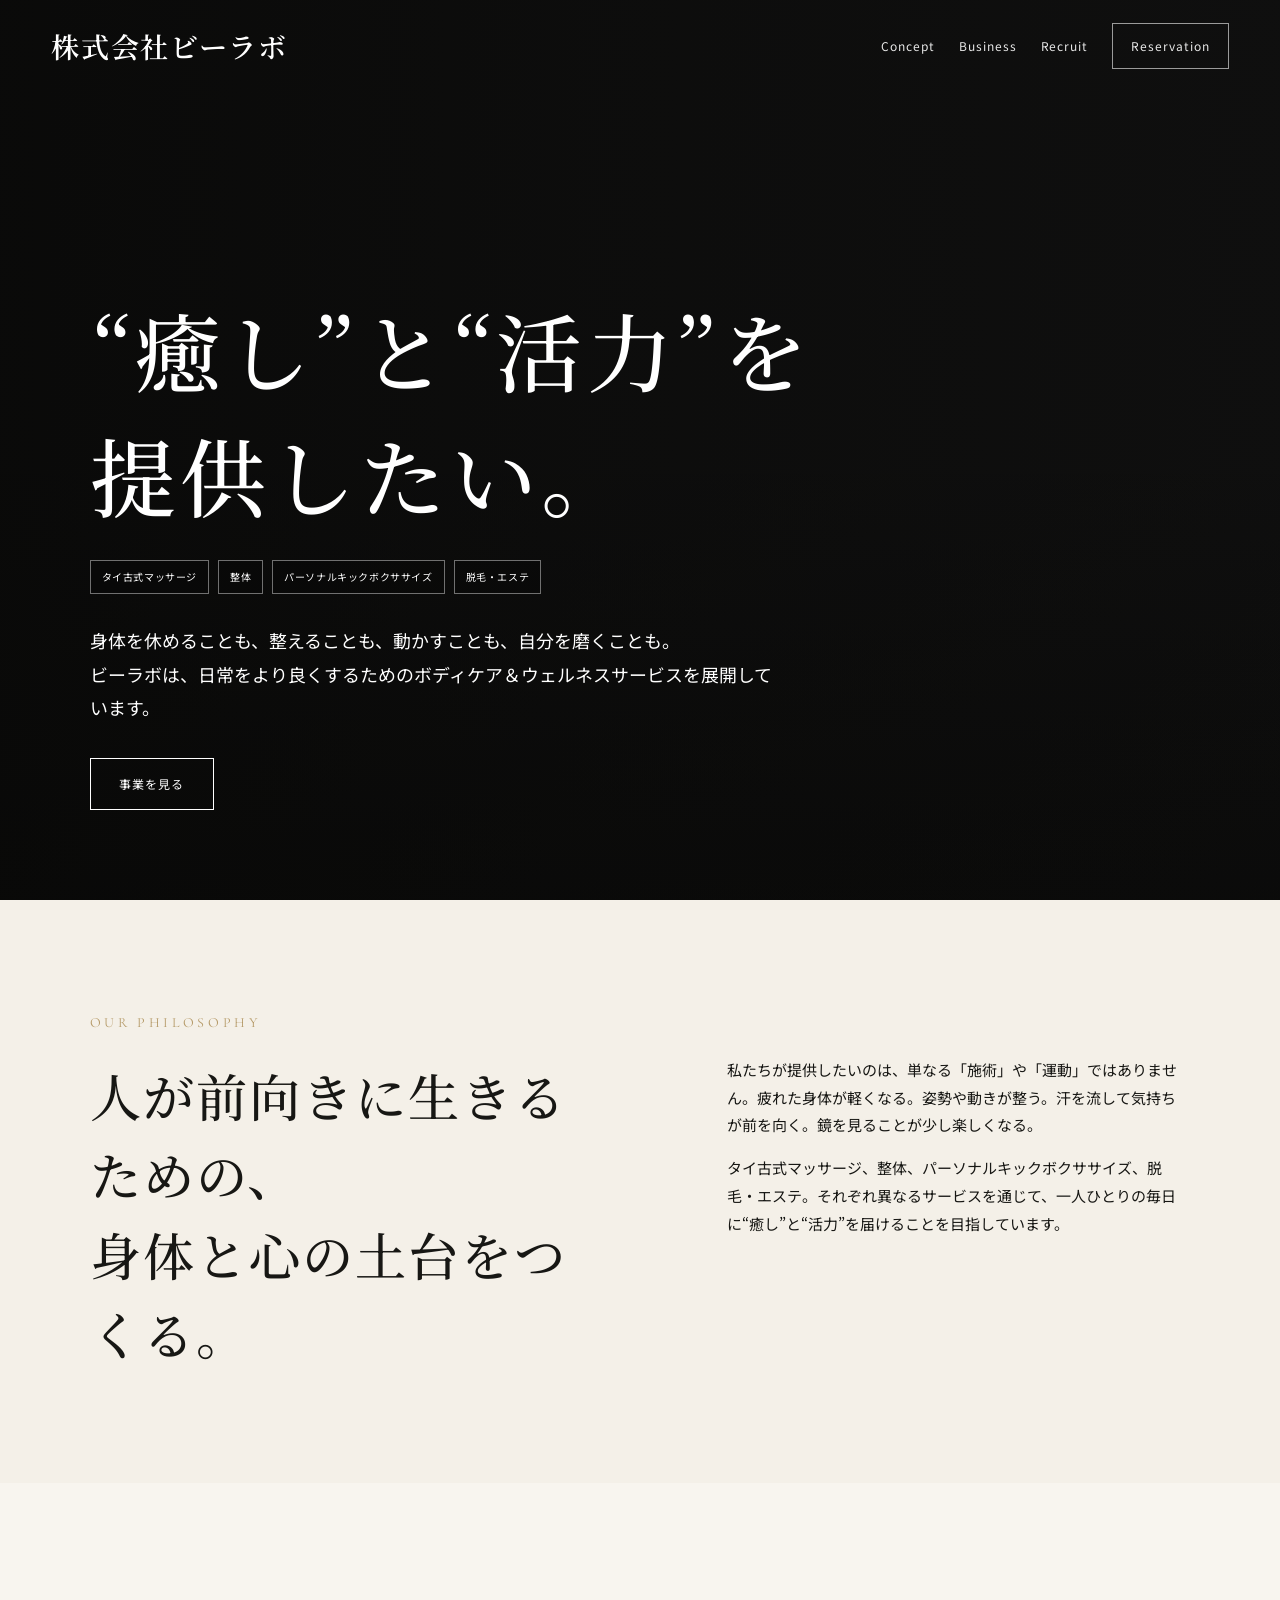
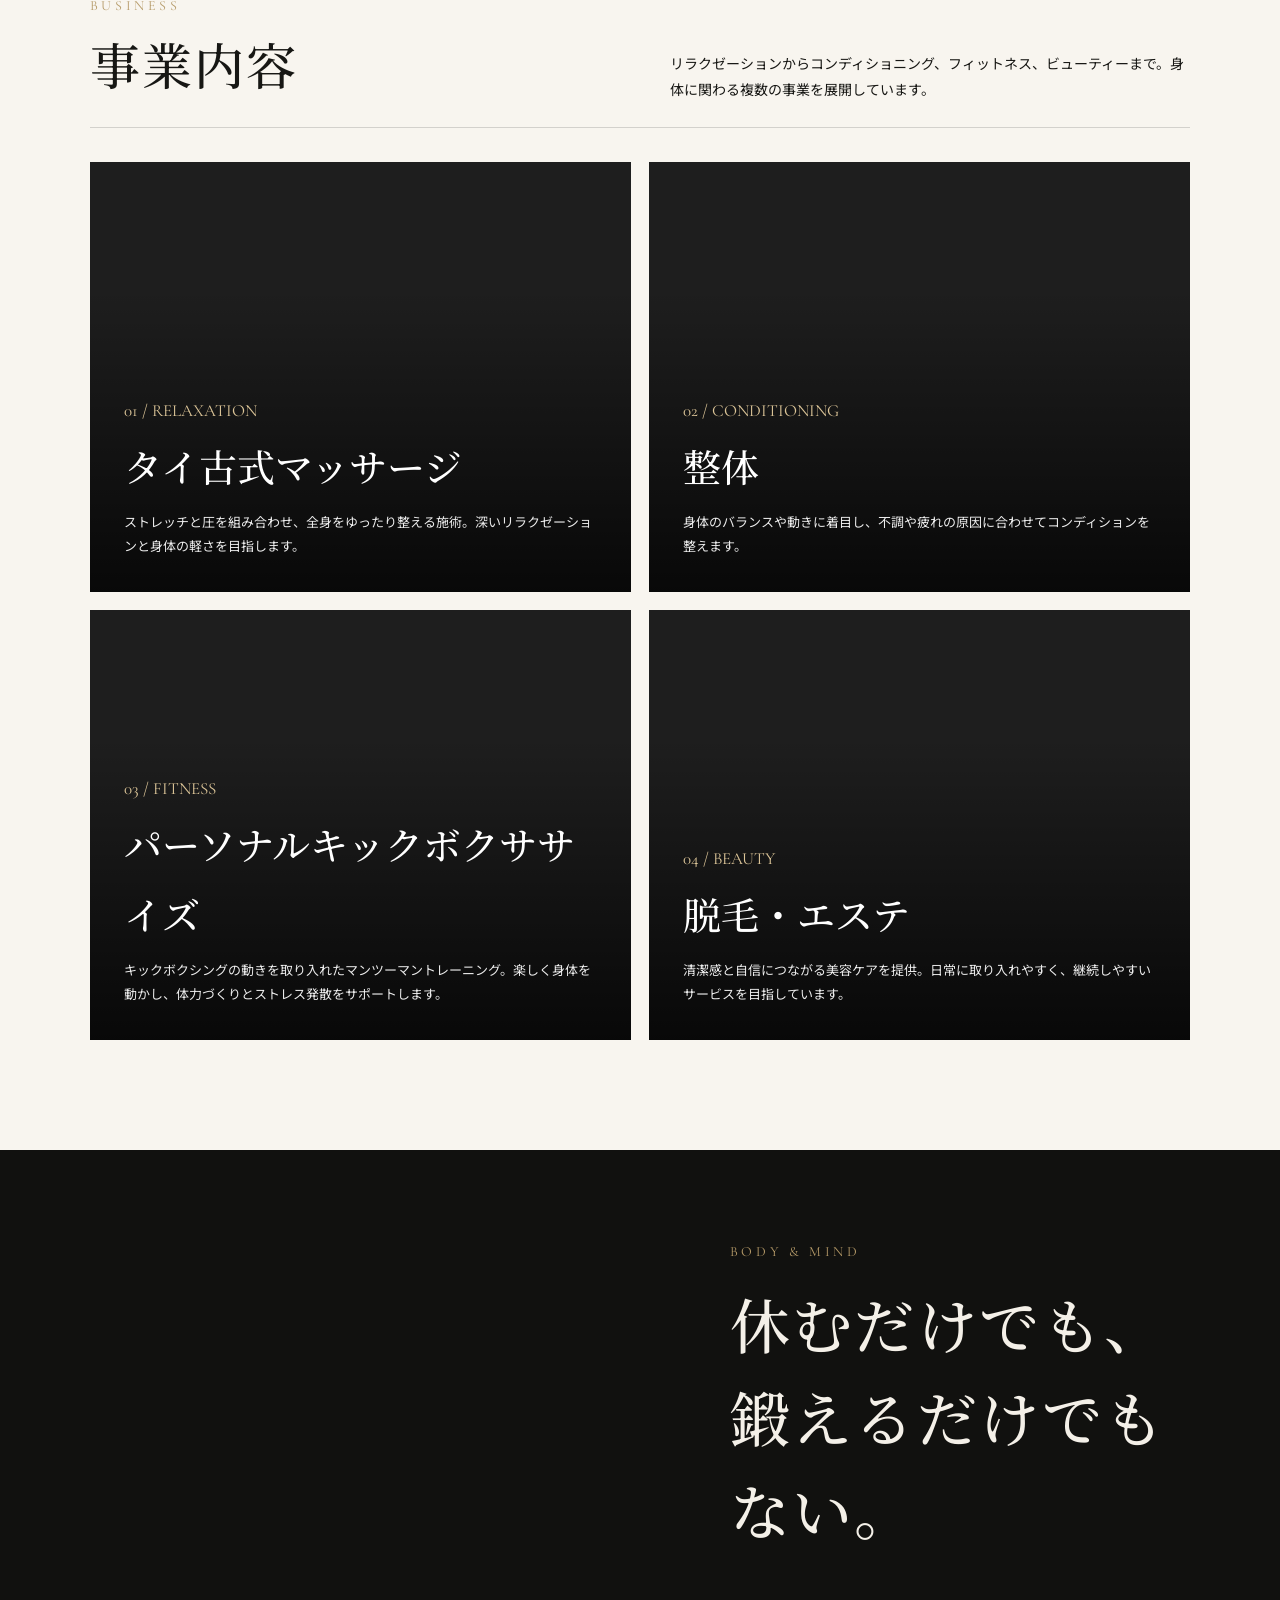
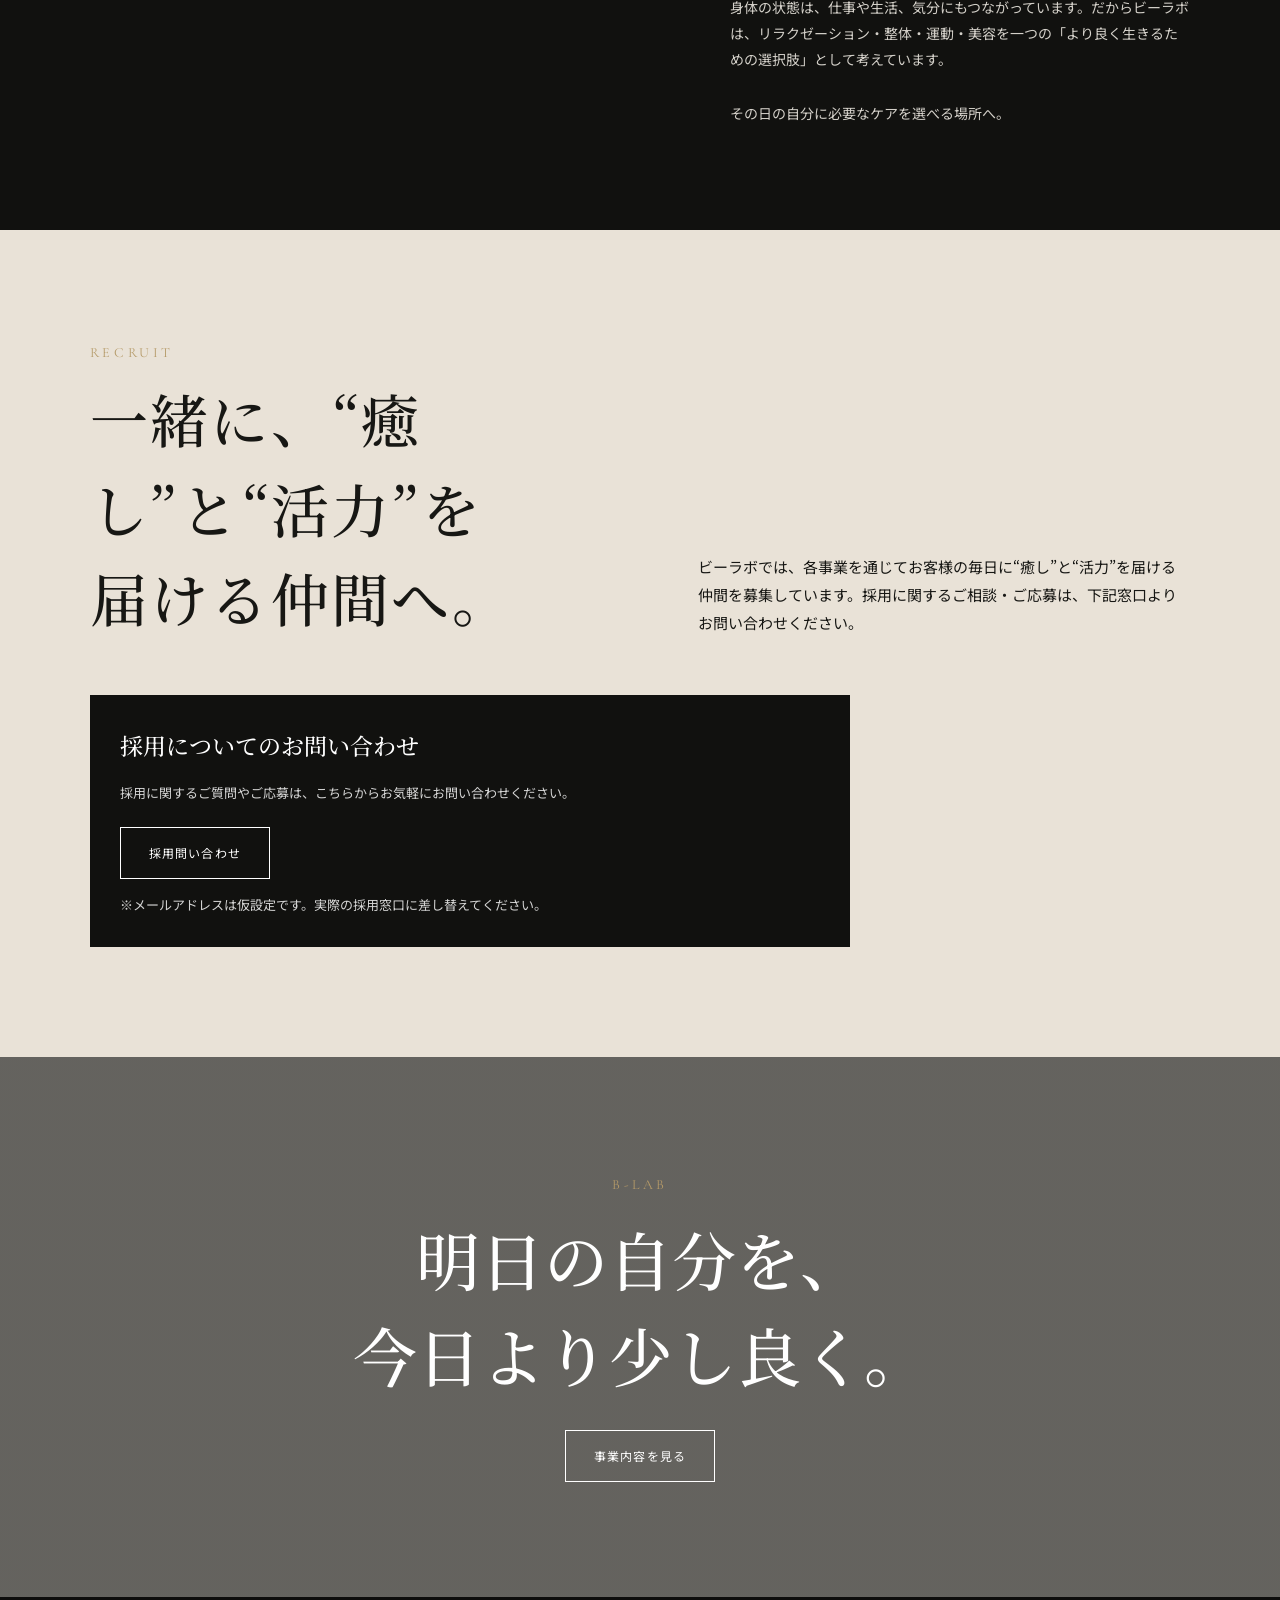
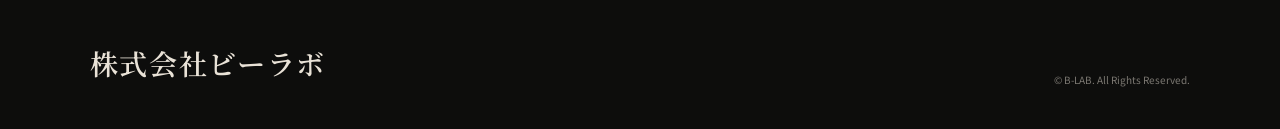
==== b-lab-corporate-external-images.html @ 4a635870 "Add files via upload" ====
<!doctype html>
<html lang="ja">
<head>
  <meta charset="utf-8" />
  <meta name="viewport" content="width=device-width, initial-scale=1" />
  <meta name="description" content="株式会社ビーラボ。タイ古式マッサージ、整体、パーソナルキックボクササイズ、脱毛・エステを通じて、“癒し”と“活力”を提供します。" />
  <title>株式会社ビーラボ | “癒し”と“活力”を提供したい。</title>
  <link rel="preconnect" href="https://fonts.googleapis.com">
  <link rel="preconnect" href="https://fonts.gstatic.com" crossorigin>
  <link href="https://fonts.googleapis.com/css2?family=Cormorant+Garamond:wght@500;600&family=Noto+Sans+JP:wght@400;500;600;700&family=Noto+Serif+JP:wght@400;500;600&display=swap" rel="stylesheet">
  <style>
    :root{
      --ink:#171714;
      --paper:#f4f0e8;
      --paper2:#e9e2d7;
      --gold:#b59a68;
      --line:rgba(23,23,20,.16);
      --dark:#11110f;
    }
    *{box-sizing:border-box}
    html{scroll-behavior:smooth}
    body{margin:0;background:var(--paper);color:var(--ink);font-family:"Noto Sans JP",sans-serif;line-height:1.85}
    a{color:inherit;text-decoration:none}
    img{max-width:100%;display:block}
    .serif{font-family:"Noto Serif JP",serif}

    .site-header{
      position:fixed;inset:0 0 auto;z-index:100;
      display:flex;align-items:center;justify-content:space-between;
      padding:20px 4vw;color:#fff;transition:.3s ease;
    }
    .site-header.scrolled{background:rgba(15,15,13,.92);backdrop-filter:blur(14px);border-bottom:1px solid rgba(255,255,255,.1)}
    .brand{font-family:"Noto Serif JP",serif;font-size:clamp(24px,2.2vw,34px);font-weight:600;letter-spacing:.06em;white-space:nowrap}
    .nav{display:flex;align-items:center;gap:24px;font-size:12px;letter-spacing:.08em}
    .nav a{opacity:.9}
    .nav-cta{border:1px solid rgba(255,255,255,.65);padding:11px 18px}
    .menu-toggle{display:none;background:none;border:0;color:#fff;font-size:12px;letter-spacing:.14em}

    .hero{min-height:100svh;position:relative;color:#fff;overflow:hidden;display:flex;align-items:flex-end;background:#111}
    .hero-grid{position:absolute;inset:0;display:grid;grid-template-columns:1.15fr .85fr;grid-template-rows:1fr 1fr}
    .hero-grid div{background-position:center;background-size:cover;filter:saturate(.78) contrast(1.05)}
    .hero-a{grid-row:1/3;background-image:url("https://images.unsplash.com/photo-1540555700478-4be289fbecef?auto=format&fit=crop&w=1800&q=90")}
    .hero-b{background-image:url("https://images.unsplash.com/photo-1549719386-74dfcbf7dbed?auto=format&fit=crop&w=1200&q=88")}
    .hero-c{background-image:url("https://images.unsplash.com/photo-1570172619644-dfd03ed5d881?auto=format&fit=crop&w=1200&q=88")}
    .hero-overlay{position:absolute;inset:0;background:linear-gradient(90deg,rgba(8,8,7,.8) 0%,rgba(8,8,7,.48) 46%,rgba(8,8,7,.23) 100%),linear-gradient(0deg,rgba(8,8,7,.58),transparent 50%)}
    .hero-content{position:relative;z-index:3;padding:0 7vw 10vh;max-width:980px}
    .hero h1{font-family:"Noto Serif JP",serif;font-size:clamp(40px,6.7vw,86px);font-weight:500;line-height:1.45;letter-spacing:.05em;margin:0 0 24px}
    .hero-copy{max-width:690px;font-size:clamp(14px,1.4vw,18px);margin:0 0 34px}
    .service-tags{display:flex;gap:9px;flex-wrap:wrap;margin-bottom:30px}
    .service-tags span{border:1px solid rgba(255,255,255,.42);padding:7px 11px;font-size:10px;letter-spacing:.06em;background:rgba(0,0,0,.16)}
    .btn{display:inline-flex;align-items:center;justify-content:center;padding:14px 28px;border:1px solid;letter-spacing:.1em;font-size:12px;transition:.25s}
    .btn-light{border-color:#fff;color:#fff}.btn-light:hover{background:#fff;color:#111}
    .btn-dark{border-color:var(--ink)}.btn-dark:hover{background:var(--ink);color:#fff}

    .section{padding:110px 7vw}
    .kicker{font-family:"Cormorant Garamond",serif;color:var(--gold);font-size:14px;letter-spacing:.26em}
    .section h2,.split h2,.recruit h2{font-family:"Noto Serif JP",serif;font-weight:500;letter-spacing:.04em;line-height:1.55}
    .lead-grid{display:grid;grid-template-columns:1.1fr 1fr;gap:10vw;align-items:start;margin-top:20px}
    .lead-grid h2{font-size:clamp(30px,4vw,52px);margin:0}
    .lead-grid p{margin-top:0;font-size:15px}

    .business{background:#f8f5ef}
    .section-heading{display:flex;align-items:end;justify-content:space-between;gap:40px;border-bottom:1px solid var(--line);padding-bottom:24px;margin-bottom:34px}
    .section-heading h2{font-size:clamp(32px,4vw,50px);margin:6px 0 0}
    .section-heading p{max-width:520px;margin:0;font-size:14px}
    .business-grid{display:grid;grid-template-columns:repeat(2,1fr);gap:18px}
    .business-card{min-height:430px;position:relative;overflow:hidden;color:#fff;padding:34px;display:flex;align-items:flex-end;background:#222}
    .business-card::before{content:"";position:absolute;inset:0;background-position:center;background-size:cover;transition:transform .5s ease}
    .business-card:hover::before{transform:scale(1.035)}
    .business-card::after{content:"";position:absolute;inset:0;background:linear-gradient(0deg,rgba(0,0,0,.76),rgba(0,0,0,.12) 70%)}
    .business-card:nth-child(1)::before{background-image:url("https://images.unsplash.com/photo-1540555700478-4be289fbecef?auto=format&fit=crop&w=1400&q=88")}
    .business-card:nth-child(2)::before{background-image:url("https://images.unsplash.com/photo-1573496359142-b8d87734a5a2?auto=format&fit=crop&w=1400&q=88")}
    .business-card:nth-child(3)::before{background-image:url("https://images.unsplash.com/photo-1549719386-74dfcbf7dbed?auto=format&fit=crop&w=1400&q=88")}
    .business-card:nth-child(4)::before{background-image:url("https://images.unsplash.com/photo-1570172619644-dfd03ed5d881?auto=format&fit=crop&w=1400&q=88")}
    .business-card .inner{position:relative;z-index:2}
    .business-no{font-family:"Cormorant Garamond",serif;color:#dcc598;font-size:17px}
    .business-card h3{font-family:"Noto Serif JP",serif;font-size:clamp(25px,3vw,38px);margin:5px 0 8px;font-weight:500}
    .business-card p{margin:0;max-width:540px;font-size:13px;opacity:.92}

    .split{display:grid;grid-template-columns:1fr 1fr;min-height:680px;background:var(--dark);color:#f4f0e8}
    .split-image{background:url("https://images.unsplash.com/photo-1517836357463-d25dfeac3438?auto=format&fit=crop&w=1400&q=88") center/cover no-repeat}
    .split-copy{padding:80px 7vw;display:flex;flex-direction:column;justify-content:center}
    .split h2{font-size:clamp(34px,5vw,60px);margin:12px 0 25px}
    .split p{font-size:14px;opacity:.86;max-width:600px}

    .recruit{padding:110px 7vw;background:var(--paper2)}
    .recruit-top{display:grid;grid-template-columns:1fr 1fr;gap:9vw;margin-bottom:44px}
    .recruit h2{font-size:clamp(34px,4.7vw,58px);margin:8px 0}
    .recruit-intro{align-self:end;font-size:15px}
    .jobs{display:grid;grid-template-columns:repeat(4,1fr);gap:1px;background:var(--line)}
    .job{background:var(--paper2);padding:30px 24px;min-height:220px}
    .job span{font-family:"Cormorant Garamond",serif;color:var(--gold);font-size:16px}
    .job h3{font-family:"Noto Serif JP",serif;font-size:20px;margin:13px 0 10px;font-weight:500}
    .job p{font-size:12px;margin:0}
    .recruit-info{margin-top:34px;display:block;max-width:760px}
    .recruit-points{display:grid;grid-template-columns:repeat(2,1fr);gap:12px}
    .point{border:1px solid var(--line);padding:18px}
    .point strong{display:block;font-size:14px;margin-bottom:4px}.point small{font-size:11px;opacity:.66}
    .recruit-note{font-size:12px;opacity:.68;margin-top:14px}
    .contact-box{background:var(--dark);color:#fff;padding:30px}
    .contact-box h3{font-family:"Noto Serif JP",serif;font-weight:500;font-size:23px;margin:0 0 13px}
    .contact-box p{font-size:13px;opacity:.82;margin-bottom:22px}

    .closing{min-height:60vh;background:linear-gradient(rgba(12,12,10,.62),rgba(12,12,10,.62)),url("https://images.unsplash.com/photo-1515377905703-c4788e51af15?auto=format&fit=crop&w=2000&q=88") center/cover no-repeat;color:#fff;display:grid;place-items:center;text-align:center;padding:70px 24px}
    .closing h2{font-family:"Noto Serif JP",serif;font-weight:500;font-size:clamp(34px,5vw,64px);line-height:1.5;margin:12px 0 28px}
    footer{background:#0d0d0c;color:#e9e2d7;padding:40px 7vw;display:flex;justify-content:space-between;align-items:end}
    footer p{font-size:10px;opacity:.5;margin:0}

    @media(max-width:900px){
      .site-header{padding:16px 20px}
      .brand{font-size:26px}
      .menu-toggle{display:block}
      .nav{display:none;position:absolute;top:100%;left:0;right:0;flex-direction:column;align-items:stretch;gap:0;background:rgba(15,15,13,.97);padding:8px 20px 20px}
      .nav.open{display:flex}.nav a{padding:14px 0;border-bottom:1px solid rgba(255,255,255,.1)}.nav-cta{border:0}
      .hero-grid{grid-template-columns:1fr 1fr;grid-template-rows:55% 45%}
      .hero-a{grid-column:1/3;grid-row:1}.hero-b{grid-column:1;grid-row:2}.hero-c{grid-column:2;grid-row:2}
      .hero-overlay{background:linear-gradient(0deg,rgba(8,8,7,.76),rgba(8,8,7,.25)),linear-gradient(90deg,rgba(8,8,7,.35),transparent)}
      .hero-content{padding:0 24px 8vh}.hero h1{font-size:clamp(40px,12vw,58px)}
      .section{padding:78px 24px}.lead-grid,.access-grid,.split,.recruit-top,.recruit-info{grid-template-columns:1fr}
      .lead-grid{gap:24px}.section-heading{display:block}.section-heading p{margin-top:14px}
      .business-grid{grid-template-columns:1fr}.business-card{min-height:370px}
      .split-image{min-height:48vh}.split-copy{padding:62px 24px}
      .jobs{grid-template-columns:1fr 1fr}.recruit{padding:78px 24px}.recruit-top{gap:18px}
      footer{display:block}footer p{margin-top:20px}
    }
    @media(max-width:560px){
      .jobs,.recruit-points{grid-template-columns:1fr}
      .job{min-height:auto}
      .service-tags span{font-size:9px}
      .hero-copy br{display:none}
    }
  </style>
</head>
<body>
<header class="site-header">
  <a class="brand" href="#top">株式会社ビーラボ</a>
  <button class="menu-toggle" aria-label="メニューを開く" aria-expanded="false">MENU</button>
  <nav class="nav">
    <a href="#concept">Concept</a>
    <a href="#business">Business</a>
    <a href="#recruit">Recruit</a>
    <a class="nav-cta" href="https://beauty.hotpepper.jp/kr/slnH000406644/" target="_blank" rel="noopener">Reservation</a>
  </nav>
</header>

<main id="top">
  <section class="hero">
    <div class="hero-grid" aria-hidden="true"><div class="hero-a"></div><div class="hero-b"></div><div class="hero-c"></div></div>
    <div class="hero-overlay"></div>
    <div class="hero-content">
      <h1>“癒し”と“活力”を<br>提供したい。</h1>
      <div class="service-tags">
        <span>タイ古式マッサージ</span><span>整体</span><span>パーソナルキックボクササイズ</span><span>脱毛・エステ</span>
      </div>
      <p class="hero-copy">身体を休めることも、整えることも、動かすことも、自分を磨くことも。<br>ビーラボは、日常をより良くするためのボディケア＆ウェルネスサービスを展開しています。</p>
      <a class="btn btn-light" href="#business">事業を見る</a>
    </div>
  </section>

  <section class="section" id="concept">
    <div class="kicker">OUR PHILOSOPHY</div>
    <div class="lead-grid">
      <h2>人が前向きに生きるための、<br>身体と心の土台をつくる。</h2>
      <div>
        <p>私たちが提供したいのは、単なる「施術」や「運動」ではありません。疲れた身体が軽くなる。姿勢や動きが整う。汗を流して気持ちが前を向く。鏡を見ることが少し楽しくなる。</p>
        <p>タイ古式マッサージ、整体、パーソナルキックボクササイズ、脱毛・エステ。それぞれ異なるサービスを通じて、一人ひとりの毎日に“癒し”と“活力”を届けることを目指しています。</p>
      </div>
    </div>
  </section>

  <section class="section business" id="business">
    <div class="section-heading">
      <div><div class="kicker">BUSINESS</div><h2>事業内容</h2></div>
      <p>リラクゼーションからコンディショニング、フィットネス、ビューティーまで。身体に関わる複数の事業を展開しています。</p>
    </div>
    <div class="business-grid">
      <article class="business-card"><div class="inner"><span class="business-no">01 / RELAXATION</span><h3>タイ古式マッサージ</h3><p>ストレッチと圧を組み合わせ、全身をゆったり整える施術。深いリラクゼーションと身体の軽さを目指します。</p></div></article>
      <article class="business-card"><div class="inner"><span class="business-no">02 / CONDITIONING</span><h3>整体</h3><p>身体のバランスや動きに着目し、不調や疲れの原因に合わせてコンディションを整えます。</p></div></article>
      <article class="business-card"><div class="inner"><span class="business-no">03 / FITNESS</span><h3>パーソナルキックボクササイズ</h3><p>キックボクシングの動きを取り入れたマンツーマントレーニング。楽しく身体を動かし、体力づくりとストレス発散をサポートします。</p></div></article>
      <article class="business-card"><div class="inner"><span class="business-no">04 / BEAUTY</span><h3>脱毛・エステ</h3><p>清潔感と自信につながる美容ケアを提供。日常に取り入れやすく、継続しやすいサービスを目指しています。</p></div></article>
    </div>
  </section>

  <section class="split">
    <div class="split-image"></div>
    <div class="split-copy">
      <div class="kicker">BODY & MIND</div>
      <h2>休むだけでも、<br>鍛えるだけでもない。</h2>
      <p>身体の状態は、仕事や生活、気分にもつながっています。だからビーラボは、リラクゼーション・整体・運動・美容を一つの「より良く生きるための選択肢」として考えています。</p>
      <p>その日の自分に必要なケアを選べる場所へ。</p>
    </div>
  </section>

  <section class="recruit" id="recruit">
    <div class="recruit-top">
      <div><div class="kicker">RECRUIT</div><h2>一緒に、“癒し”と“活力”を<br>届ける仲間へ。</h2></div>
      <p class="recruit-intro">ビーラボでは、各事業を通じてお客様の毎日に“癒し”と“活力”を届ける仲間を募集しています。採用に関するご相談・ご応募は、下記窓口よりお問い合わせください。</p>
    </div>
<div class="recruit-info">
      <aside class="contact-box">
        <h3>採用についてのお問い合わせ</h3>
        <p>採用に関するご質問やご応募は、こちらからお気軽にお問い合わせください。</p>
        <a class="btn btn-light" href="mailto:recruit@example.com">採用問い合わせ</a>
        <p class="recruit-note" style="color:#fff;margin-bottom:0">※メールアドレスは仮設定です。実際の採用窓口に差し替えてください。</p>
      </aside>
    </div>
  </section>
  <section class="closing">
    <div>
      <div class="kicker">B-LAB</div>
      <h2>明日の自分を、<br>今日より少し良く。</h2>
      <a class="btn btn-light" href="#business">事業内容を見る</a>
    </div>
  </section>
</main>

<footer>
  <div class="brand">株式会社ビーラボ</div>
  <p>© B-LAB. All Rights Reserved.</p>
</footer>

<script>
  const header = document.querySelector('.site-header');
  const toggle = document.querySelector('.menu-toggle');
  const nav = document.querySelector('.nav');
  window.addEventListener('scroll',()=>header.classList.toggle('scrolled',window.scrollY>20));
  toggle.addEventListener('click',()=>{
    const open=nav.classList.toggle('open');
    toggle.setAttribute('aria-expanded',String(open));
  });
  document.querySelectorAll('.nav a').forEach(a=>a.addEventListener('click',()=>{nav.classList.remove('open');toggle.setAttribute('aria-expanded','false')}));
</script>
</body>
</html>
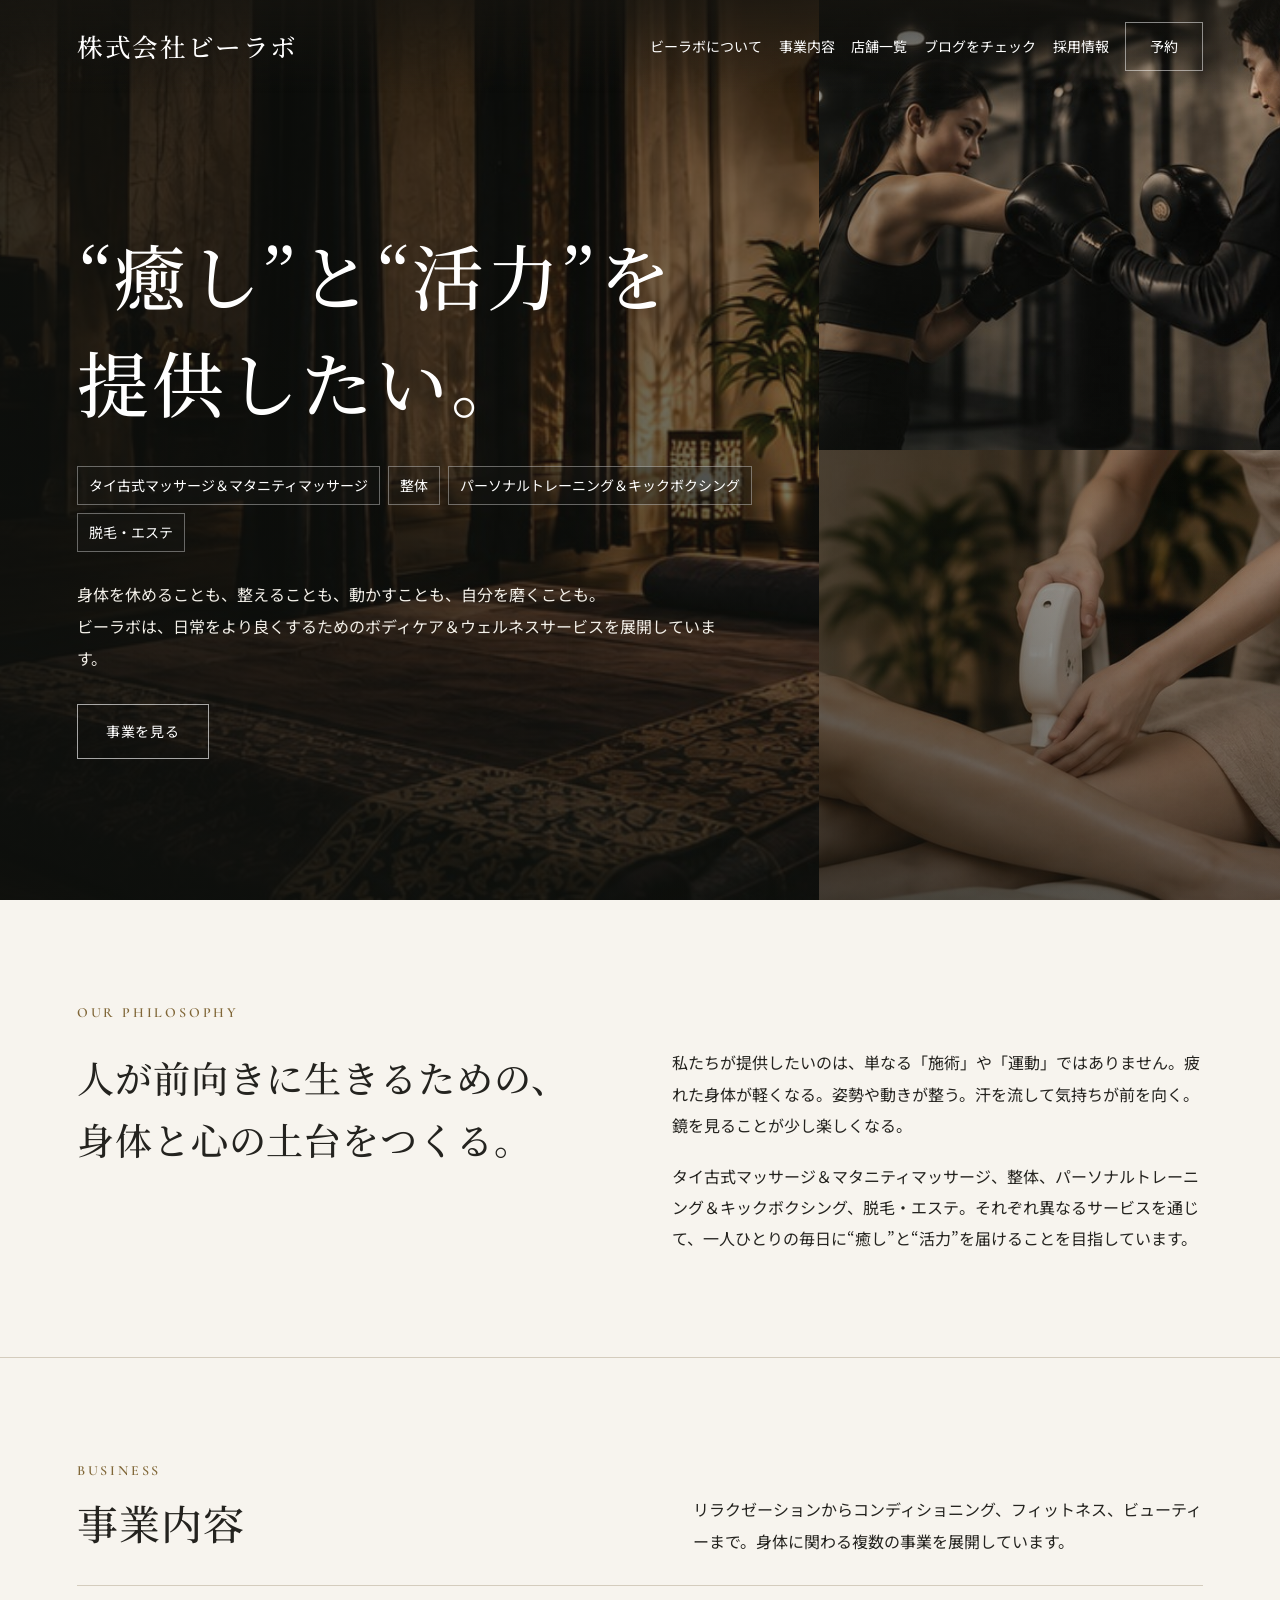
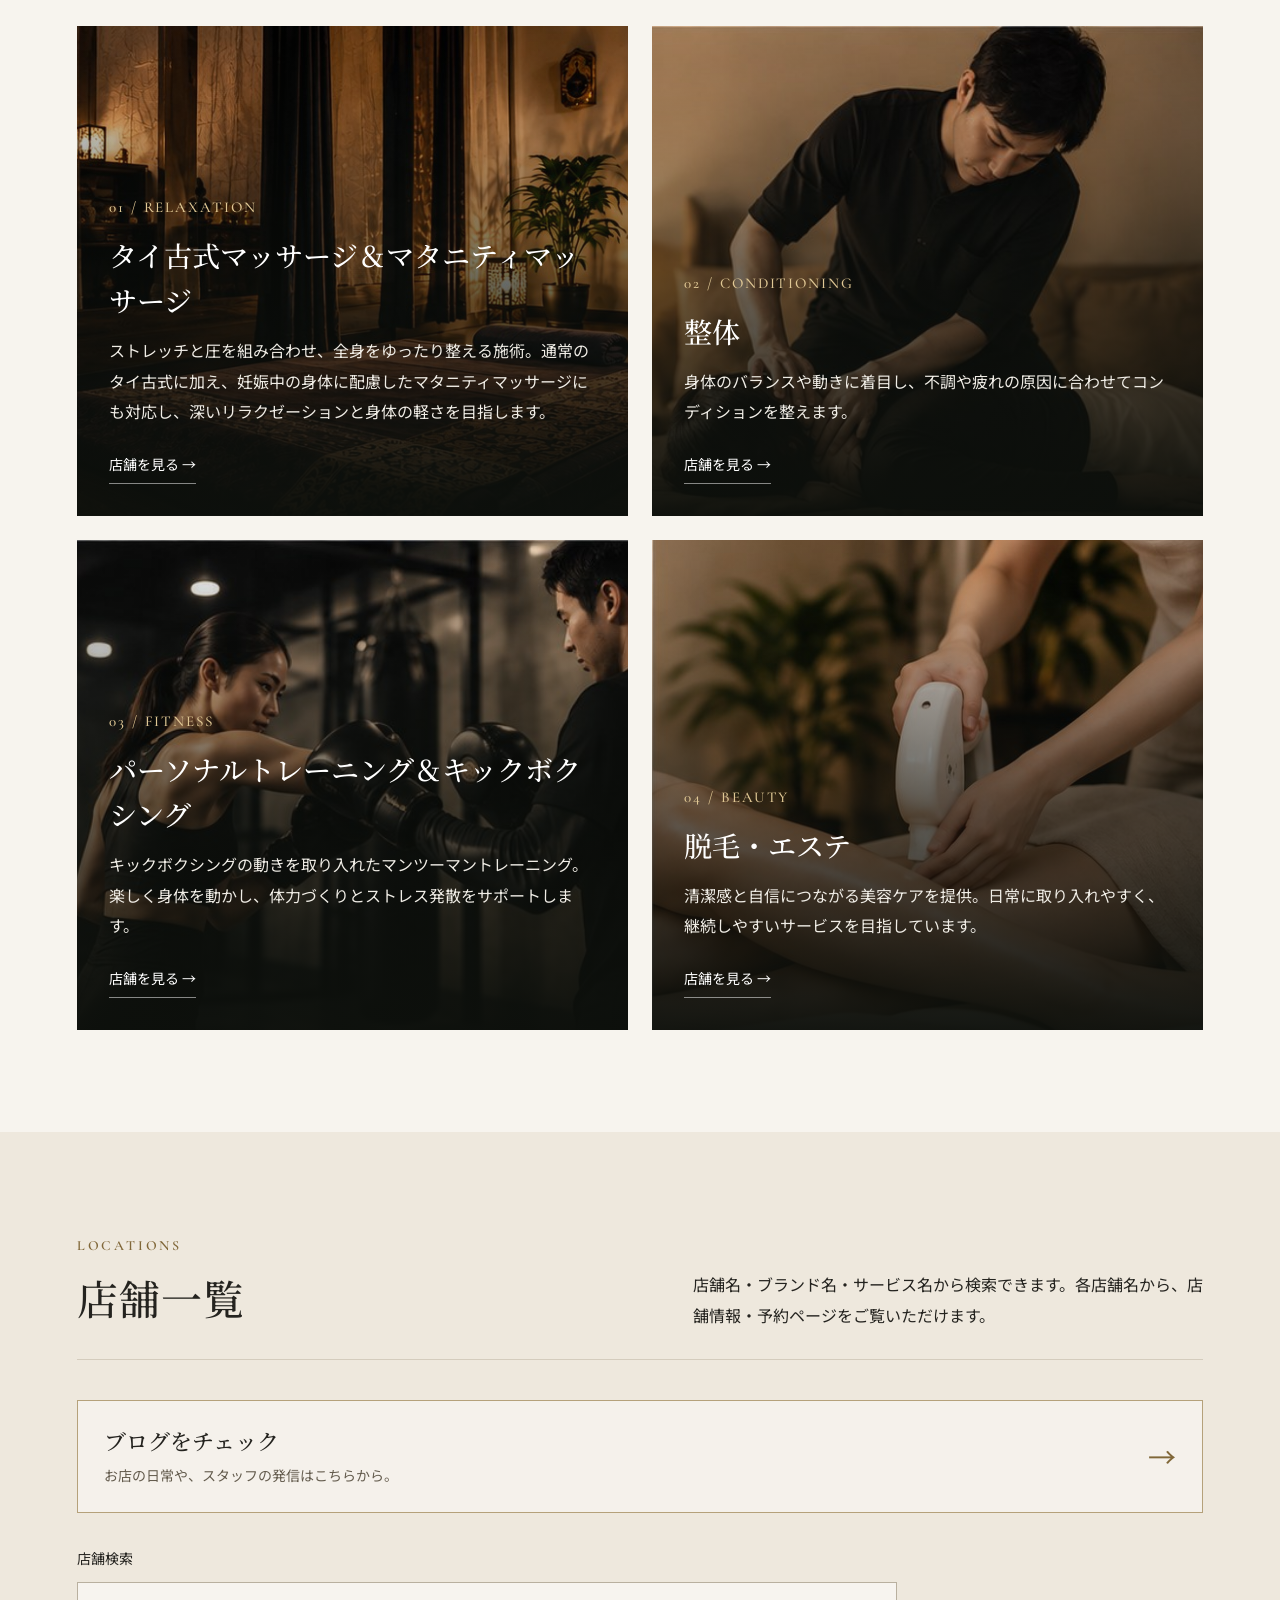
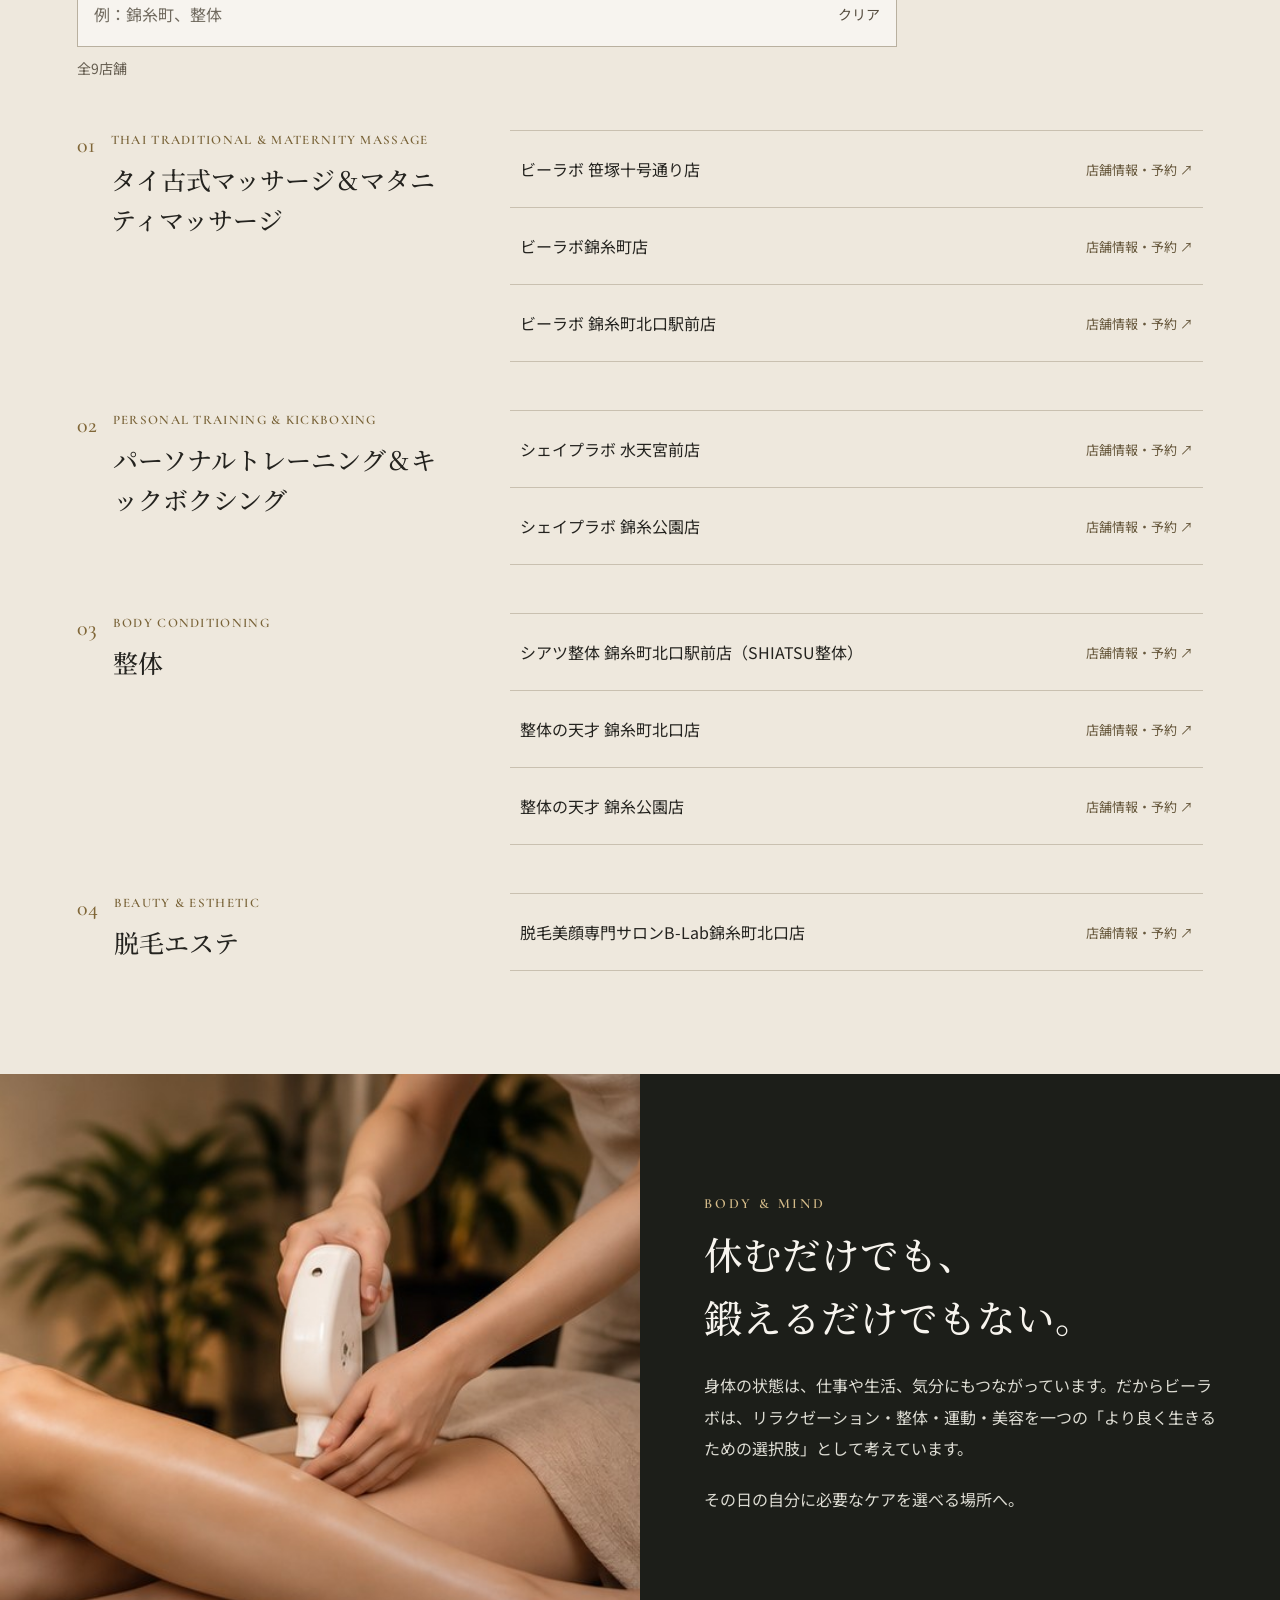
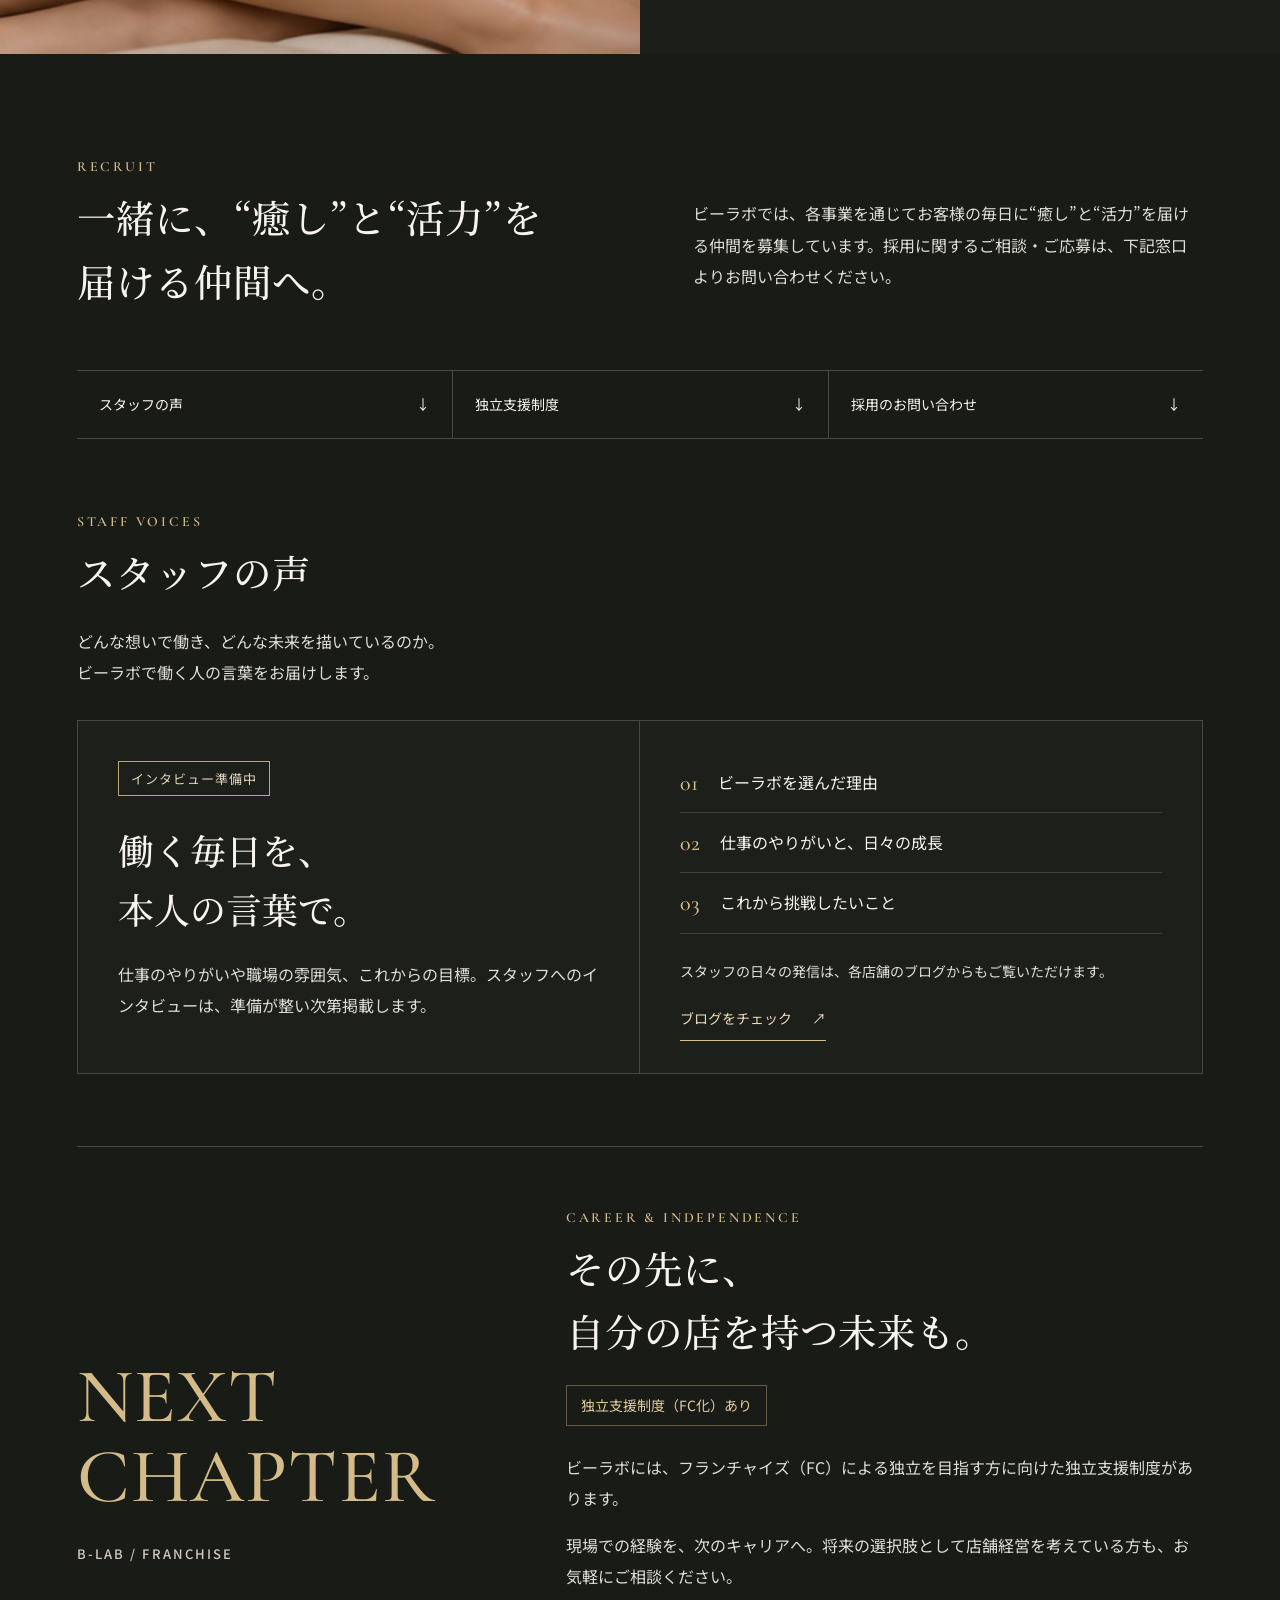
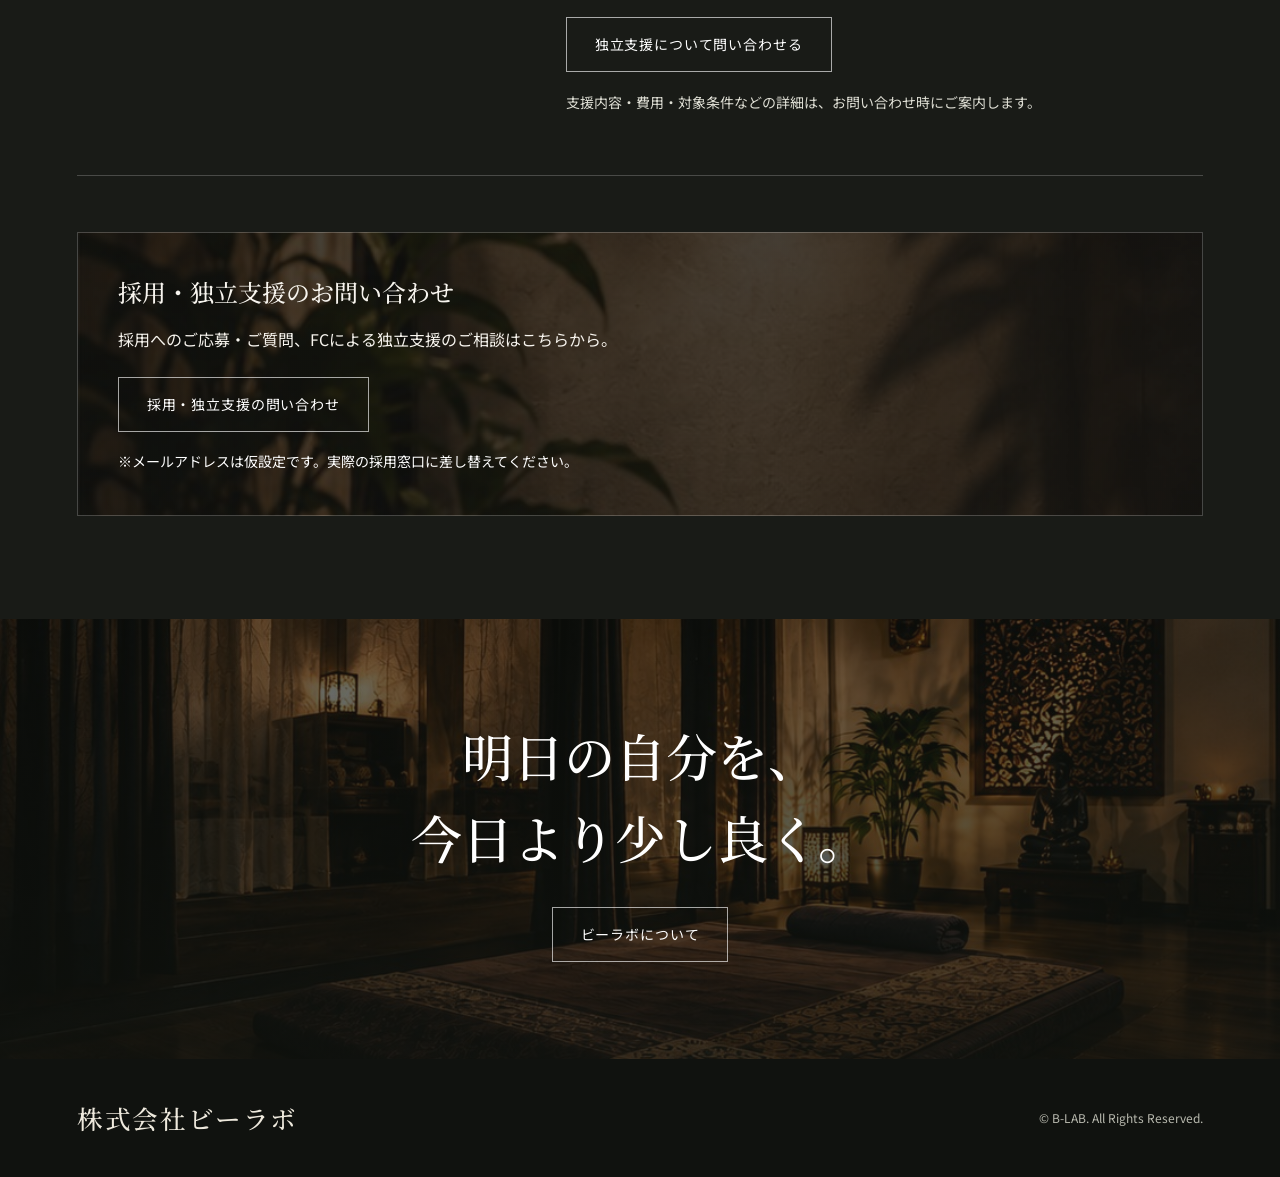
==== commit 1daf40a0: "Publish supplied B-LAB homepage and store blogs page" ====
--- a/b-lab-corporate-external-images.html
+++ b/b-lab-corporate-external-images.html
@@ -3,143 +3,56 @@
 <head>
   <meta charset="utf-8" />
   <meta name="viewport" content="width=device-width, initial-scale=1" />
-  <meta name="description" content="株式会社ビーラボ。タイ古式マッサージ、整体、パーソナルキックボクササイズ、脱毛・エステを通じて、“癒し”と“活力”を提供します。" />
+  <meta name="description" content="株式会社ビーラボ。タイ古式マッサージ＆マタニティマッサージ、整体、パーソナルトレーニング＆キックボクシング、脱毛・エステを通じて、“癒し”と“活力”を提供します。" />
   <title>株式会社ビーラボ | “癒し”と“活力”を提供したい。</title>
   <link rel="preconnect" href="https://fonts.googleapis.com">
   <link rel="preconnect" href="https://fonts.gstatic.com" crossorigin>
   <link href="https://fonts.googleapis.com/css2?family=Cormorant+Garamond:wght@500;600&family=Noto+Sans+JP:wght@400;500;600;700&family=Noto+Serif+JP:wght@400;500;600&display=swap" rel="stylesheet">
   <style>
-    :root{
-      --ink:#171714;
-      --paper:#f4f0e8;
-      --paper2:#e9e2d7;
-      --gold:#b59a68;
-      --line:rgba(23,23,20,.16);
-      --dark:#11110f;
-    }
-    *{box-sizing:border-box}
-    html{scroll-behavior:smooth}
-    body{margin:0;background:var(--paper);color:var(--ink);font-family:"Noto Sans JP",sans-serif;line-height:1.85}
-    a{color:inherit;text-decoration:none}
-    img{max-width:100%;display:block}
-    .serif{font-family:"Noto Serif JP",serif}
-
-    .site-header{
-      position:fixed;inset:0 0 auto;z-index:100;
-      display:flex;align-items:center;justify-content:space-between;
-      padding:20px 4vw;color:#fff;transition:.3s ease;
-    }
-    .site-header.scrolled{background:rgba(15,15,13,.92);backdrop-filter:blur(14px);border-bottom:1px solid rgba(255,255,255,.1)}
-    .brand{font-family:"Noto Serif JP",serif;font-size:clamp(24px,2.2vw,34px);font-weight:600;letter-spacing:.06em;white-space:nowrap}
-    .nav{display:flex;align-items:center;gap:24px;font-size:12px;letter-spacing:.08em}
-    .nav a{opacity:.9}
-    .nav-cta{border:1px solid rgba(255,255,255,.65);padding:11px 18px}
-    .menu-toggle{display:none;background:none;border:0;color:#fff;font-size:12px;letter-spacing:.14em}
-
-    .hero{min-height:100svh;position:relative;color:#fff;overflow:hidden;display:flex;align-items:flex-end;background:#111}
-    .hero-grid{position:absolute;inset:0;display:grid;grid-template-columns:1.15fr .85fr;grid-template-rows:1fr 1fr}
-    .hero-grid div{background-position:center;background-size:cover;filter:saturate(.78) contrast(1.05)}
-    .hero-a{grid-row:1/3;background-image:url("https://images.unsplash.com/photo-1540555700478-4be289fbecef?auto=format&fit=crop&w=1800&q=90")}
-    .hero-b{background-image:url("https://images.unsplash.com/photo-1549719386-74dfcbf7dbed?auto=format&fit=crop&w=1200&q=88")}
-    .hero-c{background-image:url("https://images.unsplash.com/photo-1570172619644-dfd03ed5d881?auto=format&fit=crop&w=1200&q=88")}
-    .hero-overlay{position:absolute;inset:0;background:linear-gradient(90deg,rgba(8,8,7,.8) 0%,rgba(8,8,7,.48) 46%,rgba(8,8,7,.23) 100%),linear-gradient(0deg,rgba(8,8,7,.58),transparent 50%)}
-    .hero-content{position:relative;z-index:3;padding:0 7vw 10vh;max-width:980px}
-    .hero h1{font-family:"Noto Serif JP",serif;font-size:clamp(40px,6.7vw,86px);font-weight:500;line-height:1.45;letter-spacing:.05em;margin:0 0 24px}
-    .hero-copy{max-width:690px;font-size:clamp(14px,1.4vw,18px);margin:0 0 34px}
-    .service-tags{display:flex;gap:9px;flex-wrap:wrap;margin-bottom:30px}
-    .service-tags span{border:1px solid rgba(255,255,255,.42);padding:7px 11px;font-size:10px;letter-spacing:.06em;background:rgba(0,0,0,.16)}
-    .btn{display:inline-flex;align-items:center;justify-content:center;padding:14px 28px;border:1px solid;letter-spacing:.1em;font-size:12px;transition:.25s}
-    .btn-light{border-color:#fff;color:#fff}.btn-light:hover{background:#fff;color:#111}
-    .btn-dark{border-color:var(--ink)}.btn-dark:hover{background:var(--ink);color:#fff}
-
-    .section{padding:110px 7vw}
-    .kicker{font-family:"Cormorant Garamond",serif;color:var(--gold);font-size:14px;letter-spacing:.26em}
-    .section h2,.split h2,.recruit h2{font-family:"Noto Serif JP",serif;font-weight:500;letter-spacing:.04em;line-height:1.55}
-    .lead-grid{display:grid;grid-template-columns:1.1fr 1fr;gap:10vw;align-items:start;margin-top:20px}
-    .lead-grid h2{font-size:clamp(30px,4vw,52px);margin:0}
-    .lead-grid p{margin-top:0;font-size:15px}
-
-    .business{background:#f8f5ef}
-    .section-heading{display:flex;align-items:end;justify-content:space-between;gap:40px;border-bottom:1px solid var(--line);padding-bottom:24px;margin-bottom:34px}
-    .section-heading h2{font-size:clamp(32px,4vw,50px);margin:6px 0 0}
-    .section-heading p{max-width:520px;margin:0;font-size:14px}
-    .business-grid{display:grid;grid-template-columns:repeat(2,1fr);gap:18px}
-    .business-card{min-height:430px;position:relative;overflow:hidden;color:#fff;padding:34px;display:flex;align-items:flex-end;background:#222}
-    .business-card::before{content:"";position:absolute;inset:0;background-position:center;background-size:cover;transition:transform .5s ease}
-    .business-card:hover::before{transform:scale(1.035)}
-    .business-card::after{content:"";position:absolute;inset:0;background:linear-gradient(0deg,rgba(0,0,0,.76),rgba(0,0,0,.12) 70%)}
-    .business-card:nth-child(1)::before{background-image:url("https://images.unsplash.com/photo-1540555700478-4be289fbecef?auto=format&fit=crop&w=1400&q=88")}
-    .business-card:nth-child(2)::before{background-image:url("https://images.unsplash.com/photo-1573496359142-b8d87734a5a2?auto=format&fit=crop&w=1400&q=88")}
-    .business-card:nth-child(3)::before{background-image:url("https://images.unsplash.com/photo-1549719386-74dfcbf7dbed?auto=format&fit=crop&w=1400&q=88")}
-    .business-card:nth-child(4)::before{background-image:url("https://images.unsplash.com/photo-1570172619644-dfd03ed5d881?auto=format&fit=crop&w=1400&q=88")}
-    .business-card .inner{position:relative;z-index:2}
-    .business-no{font-family:"Cormorant Garamond",serif;color:#dcc598;font-size:17px}
-    .business-card h3{font-family:"Noto Serif JP",serif;font-size:clamp(25px,3vw,38px);margin:5px 0 8px;font-weight:500}
-    .business-card p{margin:0;max-width:540px;font-size:13px;opacity:.92}
-
-    .split{display:grid;grid-template-columns:1fr 1fr;min-height:680px;background:var(--dark);color:#f4f0e8}
-    .split-image{background:url("https://images.unsplash.com/photo-1517836357463-d25dfeac3438?auto=format&fit=crop&w=1400&q=88") center/cover no-repeat}
-    .split-copy{padding:80px 7vw;display:flex;flex-direction:column;justify-content:center}
-    .split h2{font-size:clamp(34px,5vw,60px);margin:12px 0 25px}
-    .split p{font-size:14px;opacity:.86;max-width:600px}
-
-    .recruit{padding:110px 7vw;background:var(--paper2)}
-    .recruit-top{display:grid;grid-template-columns:1fr 1fr;gap:9vw;margin-bottom:44px}
-    .recruit h2{font-size:clamp(34px,4.7vw,58px);margin:8px 0}
-    .recruit-intro{align-self:end;font-size:15px}
-    .jobs{display:grid;grid-template-columns:repeat(4,1fr);gap:1px;background:var(--line)}
-    .job{background:var(--paper2);padding:30px 24px;min-height:220px}
-    .job span{font-family:"Cormorant Garamond",serif;color:var(--gold);font-size:16px}
-    .job h3{font-family:"Noto Serif JP",serif;font-size:20px;margin:13px 0 10px;font-weight:500}
-    .job p{font-size:12px;margin:0}
-    .recruit-info{margin-top:34px;display:block;max-width:760px}
-    .recruit-points{display:grid;grid-template-columns:repeat(2,1fr);gap:12px}
-    .point{border:1px solid var(--line);padding:18px}
-    .point strong{display:block;font-size:14px;margin-bottom:4px}.point small{font-size:11px;opacity:.66}
-    .recruit-note{font-size:12px;opacity:.68;margin-top:14px}
-    .contact-box{background:var(--dark);color:#fff;padding:30px}
-    .contact-box h3{font-family:"Noto Serif JP",serif;font-weight:500;font-size:23px;margin:0 0 13px}
-    .contact-box p{font-size:13px;opacity:.82;margin-bottom:22px}
-
-    .closing{min-height:60vh;background:linear-gradient(rgba(12,12,10,.62),rgba(12,12,10,.62)),url("https://images.unsplash.com/photo-1515377905703-c4788e51af15?auto=format&fit=crop&w=2000&q=88") center/cover no-repeat;color:#fff;display:grid;place-items:center;text-align:center;padding:70px 24px}
-    .closing h2{font-family:"Noto Serif JP",serif;font-weight:500;font-size:clamp(34px,5vw,64px);line-height:1.5;margin:12px 0 28px}
-    footer{background:#0d0d0c;color:#e9e2d7;padding:40px 7vw;display:flex;justify-content:space-between;align-items:end}
-    footer p{font-size:10px;opacity:.5;margin:0}
-
-    @media(max-width:900px){
-      .site-header{padding:16px 20px}
-      .brand{font-size:26px}
-      .menu-toggle{display:block}
-      .nav{display:none;position:absolute;top:100%;left:0;right:0;flex-direction:column;align-items:stretch;gap:0;background:rgba(15,15,13,.97);padding:8px 20px 20px}
-      .nav.open{display:flex}.nav a{padding:14px 0;border-bottom:1px solid rgba(255,255,255,.1)}.nav-cta{border:0}
-      .hero-grid{grid-template-columns:1fr 1fr;grid-template-rows:55% 45%}
-      .hero-a{grid-column:1/3;grid-row:1}.hero-b{grid-column:1;grid-row:2}.hero-c{grid-column:2;grid-row:2}
-      .hero-overlay{background:linear-gradient(0deg,rgba(8,8,7,.76),rgba(8,8,7,.25)),linear-gradient(90deg,rgba(8,8,7,.35),transparent)}
-      .hero-content{padding:0 24px 8vh}.hero h1{font-size:clamp(40px,12vw,58px)}
-      .section{padding:78px 24px}.lead-grid,.access-grid,.split,.recruit-top,.recruit-info{grid-template-columns:1fr}
-      .lead-grid{gap:24px}.section-heading{display:block}.section-heading p{margin-top:14px}
-      .business-grid{grid-template-columns:1fr}.business-card{min-height:370px}
-      .split-image{min-height:48vh}.split-copy{padding:62px 24px}
-      .jobs{grid-template-columns:1fr 1fr}.recruit{padding:78px 24px}.recruit-top{gap:18px}
-      footer{display:block}footer p{margin-top:20px}
-    }
-    @media(max-width:560px){
-      .jobs,.recruit-points{grid-template-columns:1fr}
-      .job{min-height:auto}
-      .service-tags span{font-size:9px}
-      .hero-copy br{display:none}
-    }
-  </style>
+:root{--ink:#24231f;--paper:#f7f4ee;--gold:#806738;--line:#d4ccbd;--gutter:clamp(24px,6vw,100px);--serif:"Noto Serif JP",serif}
+*{box-sizing:border-box}html{scroll-behavior:smooth;scroll-padding-top:100px}body{margin:0;background:var(--paper);color:var(--ink);font:400 16px/1.95 "Noto Sans JP",sans-serif}a{color:inherit;text-decoration:none}button,input{font:inherit}button,a{-webkit-tap-highlight-color:transparent}button{cursor:pointer}img{max-width:100%;display:block}h1,h2,h3,p{overflow-wrap:anywhere}[hidden]{display:none!important}:focus-visible{outline:3px solid #aa8648;outline-offset:5px}section[id]{scroll-margin-top:100px}
+.site-header{position:fixed;inset:0 0 auto;z-index:100;display:flex;justify-content:space-between;align-items:center;gap:24px;padding:22px var(--gutter);color:#fff;background:linear-gradient(#171510a6,transparent);transition:background .25s,padding .25s}.site-header.scrolled,.site-header.menu-open{background:#181712f5;backdrop-filter:blur(14px)}.brand{font:500 clamp(22px,2vw,30px)/1.5 var(--serif);letter-spacing:.07em;white-space:nowrap}.nav{display:flex;gap:clamp(18px,2vw,32px);align-items:center;font-size:14px}.nav a{padding:10px 0}.nav a:hover{color:#dfc99d}.nav .nav-cta{border:1px solid #ffffff80;padding:10px 24px}.menu-toggle{display:none;color:inherit;background:none;border:1px solid #ffffff70;min-height:44px;padding:7px 14px;font-size:14px}
+.hero{position:relative;min-height:min(900px,100svh);display:flex;align-items:center;color:white;background:#171510;isolation:isolate}.hero-grid{position:absolute;inset:0;display:grid;grid-template-columns:64% 36%;grid-template-rows:1fr 1fr;z-index:-2;overflow:hidden}.hero-grid div{background-position:center;background-size:cover;filter:saturate(.8);min-width:0}.hero-a{grid-row:1/3}.hero-overlay{position:absolute;inset:0;z-index:-1;background:linear-gradient(90deg,#0e100ddb 0%,#11130e85 60%,#11130e25),linear-gradient(0deg,#11130e75,transparent 65%)}.hero-content{width:100%;max-width:1600px;margin:auto;padding:180px var(--gutter) 100px}.hero h1{font:500 clamp(40px,5.6vw,80px)/1.5 var(--serif);letter-spacing:.04em;margin:0 0 30px}.hero-copy{max-width:660px;margin:26px 0 30px;font-size:16px;color:#f3f0e9;line-height:2}.service-tags{display:flex;flex-wrap:wrap;gap:8px;max-width:720px}.service-tags span{font-size:14px;border:1px solid #ffffff5c;padding:5px 11px;background:#181a1655}.btn{display:inline-flex;align-items:center;justify-content:center;min-height:52px;padding:13px 28px;border:1px solid;letter-spacing:.06em;font-size:14px;transition:background .2s,color .2s}.btn-light{color:white;border-color:#ffffffa0}.btn-light:hover{background:white;color:#24231f}.btn-dark{border-color:var(--ink)}
+.section,.recruit{padding:clamp(72px,8vw,120px) max(var(--gutter),calc((100vw - 1320px)/2))}.kicker{font:600 14px/1.5 "Cormorant Garamond",serif;letter-spacing:.2em;color:var(--gold)}.lead-grid{display:grid;grid-template-columns:1fr 1fr;gap:clamp(32px,5vw,80px);margin-top:24px}.section h2,.split h2,.recruit h2{font:500 clamp(30px,3.2vw,46px)/1.65 var(--serif);letter-spacing:.025em;margin:8px 0 22px}.lead-grid h2{margin:0;font-size:clamp(29px,2.9vw,43px)}.lead-grid p{margin:0 0 20px}.lead-grid p:last-child{margin:0}.business{border-top:1px solid var(--line)}.section-heading{display:flex;justify-content:space-between;align-items:flex-end;gap:48px;margin-bottom:40px;padding-bottom:28px;border-bottom:1px solid var(--line)}.section-heading h2{margin-bottom:0}.section-heading p{max-width:510px;margin:0}.business-grid{display:grid;grid-template-columns:repeat(2,minmax(0,1fr));gap:24px}.business-card{position:relative;isolation:isolate;overflow:hidden;background:#252621;color:white;display:flex;align-items:flex-end;min-height:490px;padding:32px}.business-card::before{content:"";position:absolute;inset:0;z-index:-2;background-position:center;background-size:cover;transition:transform .5s}.business-card::after{content:"";position:absolute;inset:0;z-index:-1;background:linear-gradient(0deg,#0d100cf5,#0d100c9c 48%,#0d100c0d 100%)}.business-card:hover::before{transform:scale(1.035)}.business-no{font:500 15px/1.5 "Cormorant Garamond",serif;letter-spacing:.13em;color:#e0c895}.business-card h3{font:500 clamp(23px,2.2vw,32px)/1.6 var(--serif);margin:12px 0}.business-card p{font-size:16px;line-height:1.9;margin:0;color:#f0ede6}.business-card .inner::after{content:"店舗を見る →";display:inline-block;margin-top:24px;padding-bottom:5px;border-bottom:1px solid #ffffff80;font-size:14px}
+.stores{background:#eee8dd}.store-search-wrap{margin:0 0 48px;max-width:820px}.store-search-label{display:block;font-size:14px;margin-bottom:10px}.store-search-box{display:grid;grid-template-columns:minmax(0,1fr) auto;background:#ffffff8c;border:1px solid #b9b09f;padding:0 16px}.store-search-box:focus-within{outline:2px solid var(--gold);outline-offset:3px}.store-search-box input{min-width:0;width:100%;appearance:none;border:0;background:transparent;padding:16px 0;color:var(--ink);font-size:16px;outline:none}.store-search-box input::placeholder{color:#706a5f}.store-search-box button{border:0;background:none;min-height:48px;padding:8px 0 8px 16px;font-size:14px;color:#554c3e}.store-search-count{font-size:14px;color:#655d50;margin:8px 0}.store-groups{display:grid;gap:48px}.store-group{display:grid;grid-template-columns:minmax(0,.8fr) minmax(0,1.5fr);gap:clamp(24px,5vw,80px);align-items:start}.store-group-head{display:flex;gap:16px;position:sticky;top:110px}.store-group-head>div{min-width:0}.store-group-no{font:500 22px/1.4 "Cormorant Garamond",serif;color:var(--gold)}.store-group-en{font:600 13px/1.6 "Cormorant Garamond",serif;letter-spacing:.1em;color:#796338}.store-group h3{font:500 25px/1.6 var(--serif);margin:8px 0 0}.store-list{border-top:1px solid #c9c0b0;min-width:0}.store-row{display:grid;grid-template-columns:minmax(0,1fr) auto;gap:20px;align-items:center;min-height:76px;padding:20px 10px;border-bottom:1px solid #c9c0b0;font-size:16px;transition:background .2s}.store-row:hover{background:#ffffff75}.store-row span{overflow-wrap:anywhere}.store-arrow{color:#796338;font-size:22px}.store-empty{padding:24px;border:1px solid var(--line)}
+.split{display:grid;grid-template-columns:1fr 1fr;background:#1c1e19;color:#f7f4ee}.split-image{min-height:580px;background-position:center;background-size:cover}.split-copy{padding:72px clamp(28px,5vw,80px);align-self:center}.split h2{font-size:clamp(28px,3vw,44px)}.split p{color:#dddcd3;margin:0 0 20px}.split .kicker,.recruit .kicker{color:#d4bb89}.recruit{background:#191b17;color:#f7f4ee}.recruit-top{display:grid;grid-template-columns:1.1fr 1fr;gap:56px;align-items:center;margin-bottom:36px}.recruit h2{font-size:clamp(28px,3vw,44px)}.recruit-intro{color:#deded4;margin:0}.recruit-info{max-width:none}.contact-box{padding:40px;display:flex;flex-direction:column;align-items:flex-start;border:1px solid #ffffff38;background-color:#252820;background-position:center;background-size:cover}.contact-box h3{font:500 24px/1.6 var(--serif);margin:0 0 12px}.contact-box p{margin:0 0 22px;font-size:16px}.contact-box .recruit-note{font-size:14px;margin:16px 0 0;color:#deded4}.closing{min-height:440px;padding:80px 24px;display:grid;place-items:center;text-align:center;color:white;background-size:cover;background-position:center}.closing h2{font:500 clamp(32px,4vw,56px)/1.6 var(--serif);margin:0 0 28px}footer{padding:40px var(--gutter);background:#10120f;color:#eee9dd;display:flex;justify-content:space-between;align-items:center;gap:24px}footer p{font-size:12px;color:#b9baaf;margin:0}
+@media(min-width:1600px){.hero-content{padding-left:140px}.hero{min-height:850px}}
+@media(max-width:1050px){.site-header{padding:16px var(--gutter)}.menu-toggle{display:block}.nav{display:none;position:absolute;top:100%;left:0;right:0;background:#191b17;flex-direction:column;align-items:stretch;gap:0;padding:8px var(--gutter) 24px;max-height:calc(100dvh - 76px);overflow:auto}.nav.open{display:flex}.nav a{padding:16px 0;border-bottom:1px solid #ffffff26}.nav .nav-cta{text-align:center;margin-top:16px;padding:12px}.business-card{padding:26px;min-height:510px}.section-heading{gap:28px}.section-heading p{max-width:48%}.recruit-top{gap:32px}.store-group{grid-template-columns:minmax(0,1fr) minmax(0,1.4fr)}}
+@media(max-width:760px){html{scroll-padding-top:88px}section[id]{scroll-margin-top:88px}.site-header{padding:14px 24px}.brand{font-size:22px;letter-spacing:.02em}.hero{min-height:100svh;align-items:flex-end}.hero-grid{grid-template-columns:1fr;grid-template-rows:1fr}.hero-a{grid-row:1;grid-column:1;background-position:57% center}.hero-b,.hero-c{display:none}.hero-overlay{background:linear-gradient(0deg,#10120df5 0%,#10120da6 58%,#10120d40 100%)}.hero-content{padding:150px 24px max(48px,env(safe-area-inset-bottom))}.hero h1{font-size:clamp(32px,7.8vw,54px);line-height:1.6;margin-bottom:24px;letter-spacing:0}.hero-copy{font-size:16px;margin:24px 0;line-height:1.9}.hero-copy br{display:none}.service-tags{gap:7px}.service-tags span{font-size:14px;padding:3px 8px;line-height:1.7}.hero .btn{min-width:180px}.section,.recruit{padding:72px 24px}.lead-grid,.recruit-top,.store-group,.split{grid-template-columns:minmax(0,1fr);gap:28px}.lead-grid h2{font-size:clamp(27px,5.6vw,36px)}.lead-grid h2 br{display:none}.section-heading{display:block;margin-bottom:28px;padding-bottom:24px}.section-heading p{max-width:none;margin-top:16px}.business-grid{grid-template-columns:minmax(0,1fr);gap:20px}.business-card{min-height:460px;padding:28px 24px}.business-card h3{font-size:27px}.store-groups{gap:40px}.store-group-head{position:static}.store-group h3{font-size:23px}.store-row{padding:20px 2px;gap:16px}.store-search-wrap{margin-bottom:36px}.store-search-box{padding:0 12px}.store-search-box button{padding-left:12px}.split{gap:0}.split-image{min-height:0;aspect-ratio:4/3}.split-copy{padding:56px 24px}.split h2,.recruit h2{font-size:clamp(27px,5.8vw,36px)}.recruit h2 br{display:none}.recruit-top{margin-bottom:28px}.contact-box{padding:28px 24px}.contact-box h3{font-size:22px}.contact-box .btn{width:100%}.closing{min-height:380px;padding:64px 24px}footer{display:block;padding:32px 24px}footer p{margin-top:16px}}
+@media(max-width:360px){.site-header{padding:12px 16px}.brand{font-size:20px}.menu-toggle{padding:7px 10px}.hero-content{padding-left:20px;padding-right:20px}.section,.recruit{padding-left:20px;padding-right:20px}.business-card{padding:24px 20px}.business-card h3{font-size:24px}}
+@media(prefers-reduced-motion:reduce){html{scroll-behavior:auto}*,*::before,*::after{transition:none!important;animation:none!important}}
+
+.hero-a{grid-row:1/3;background-image:url("[data-uri]")}
+.hero-b{background-image:url("[data-uri]")}
+.hero-c{background-image:url("[data-uri]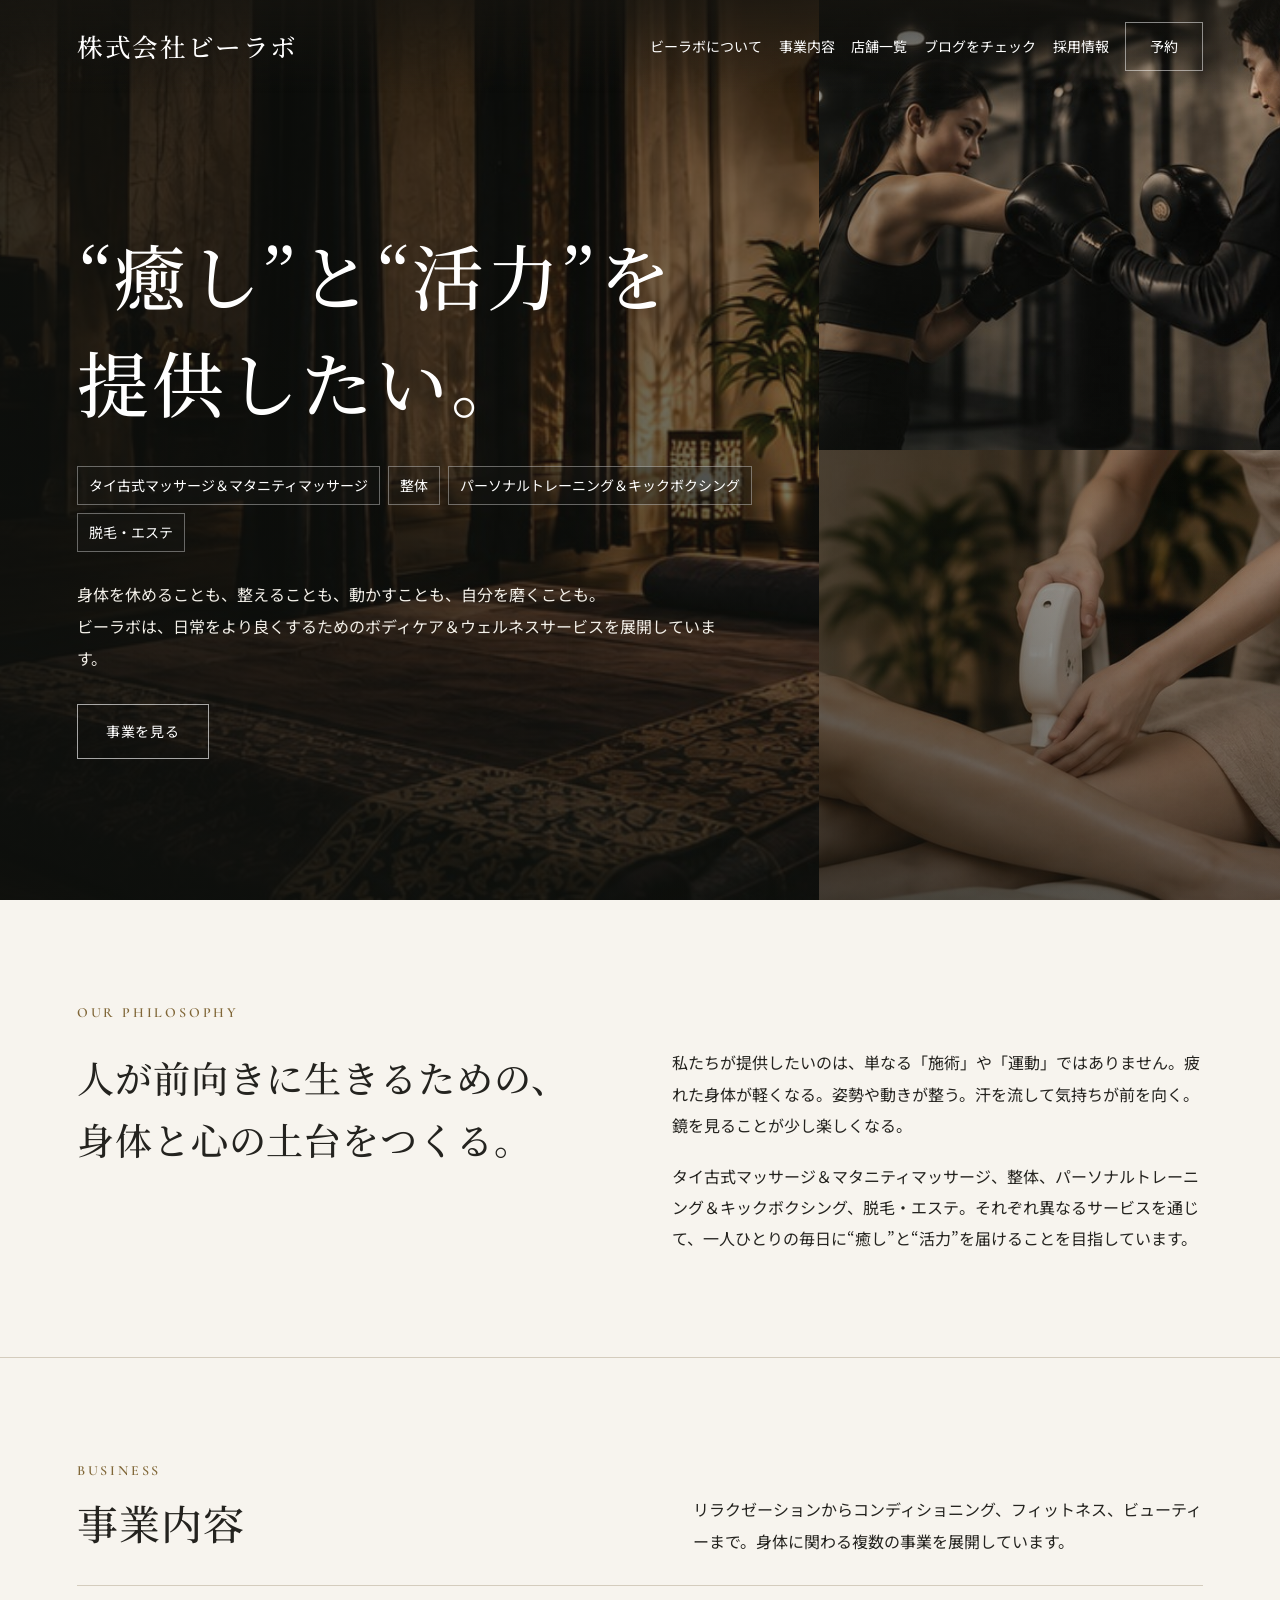
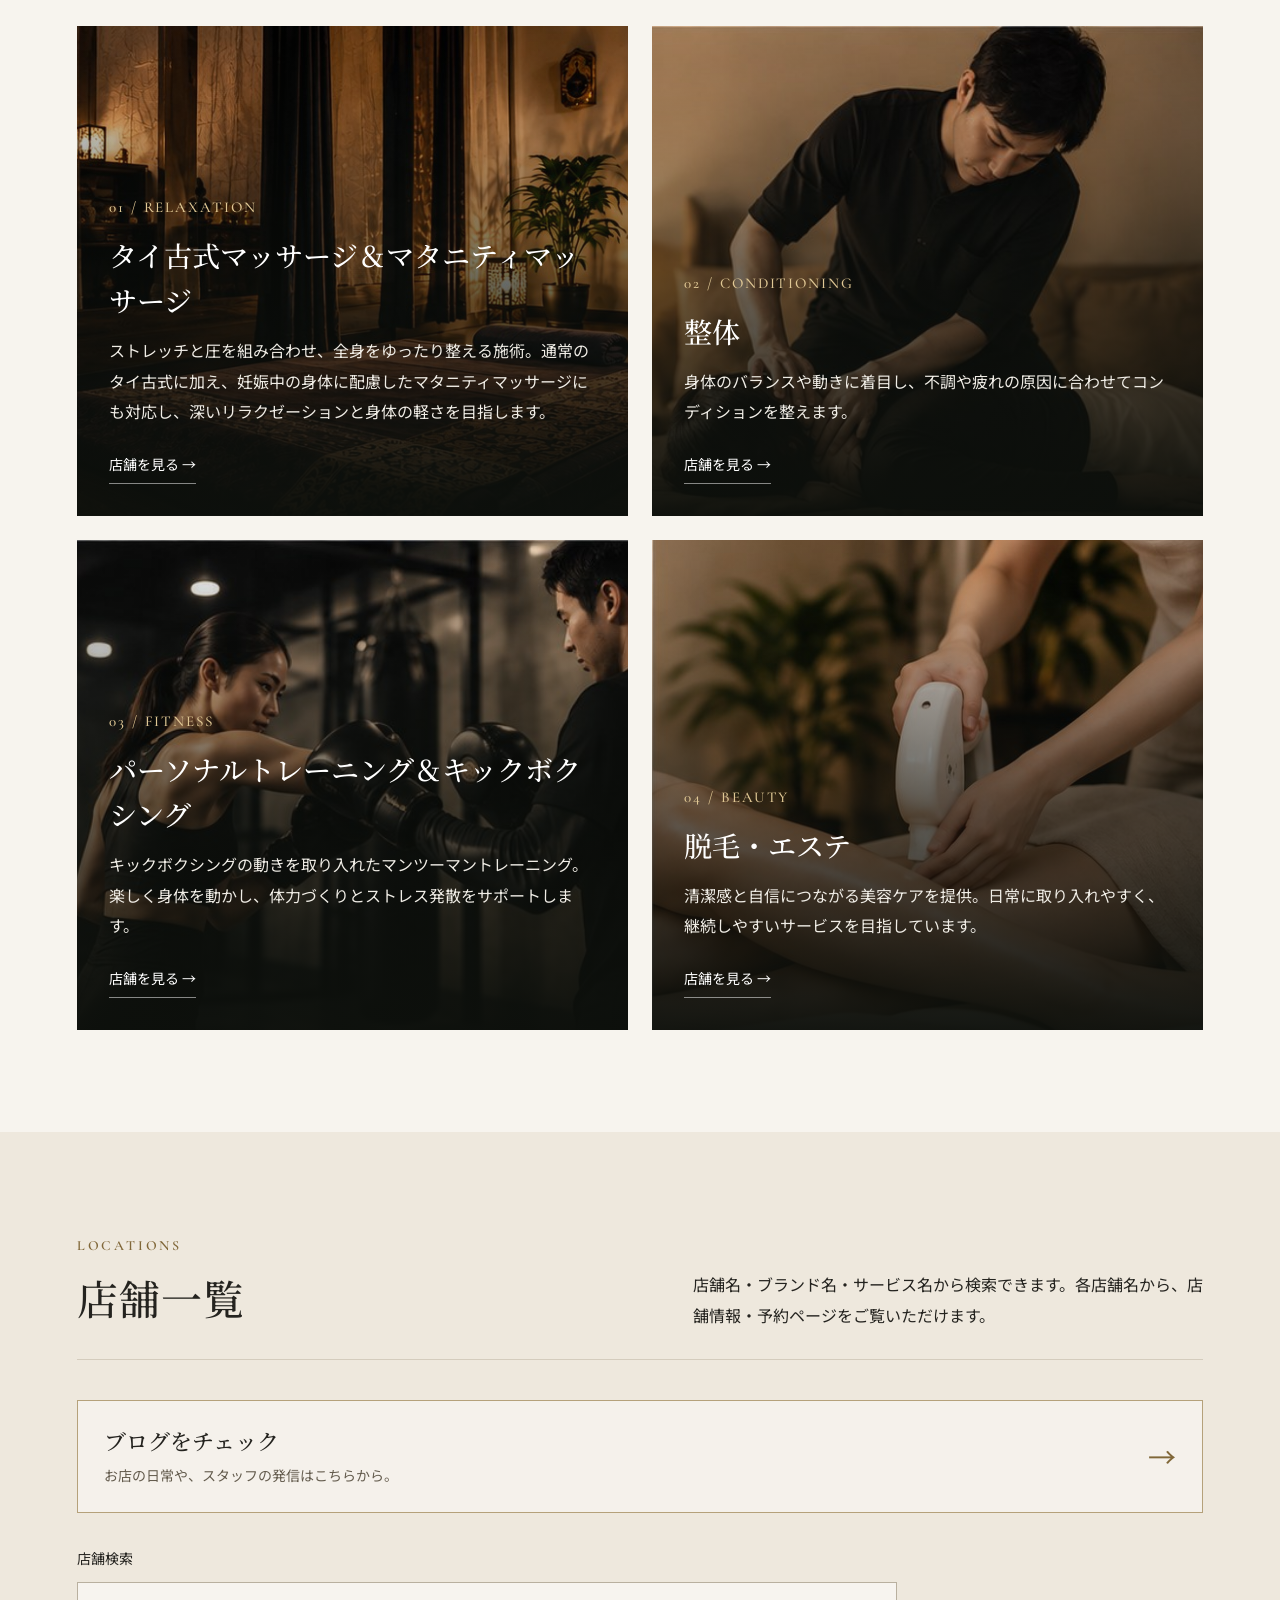
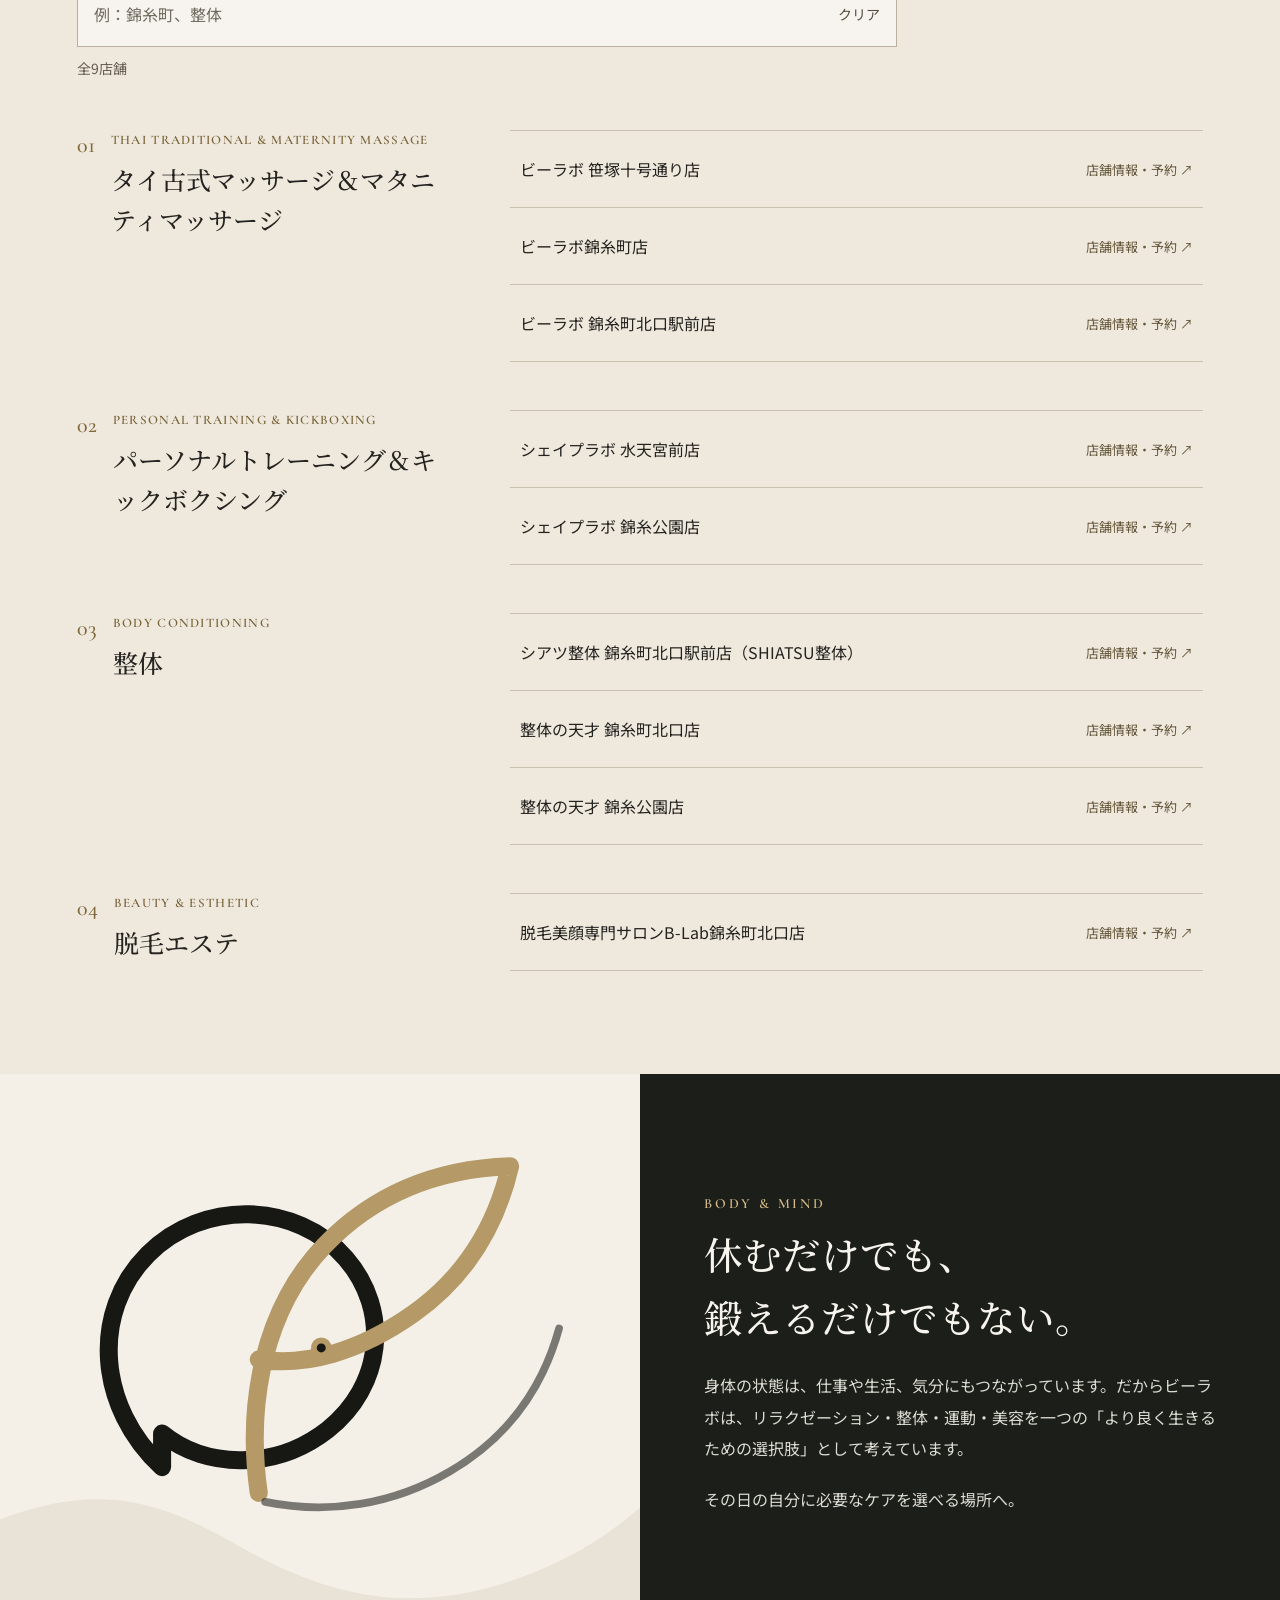
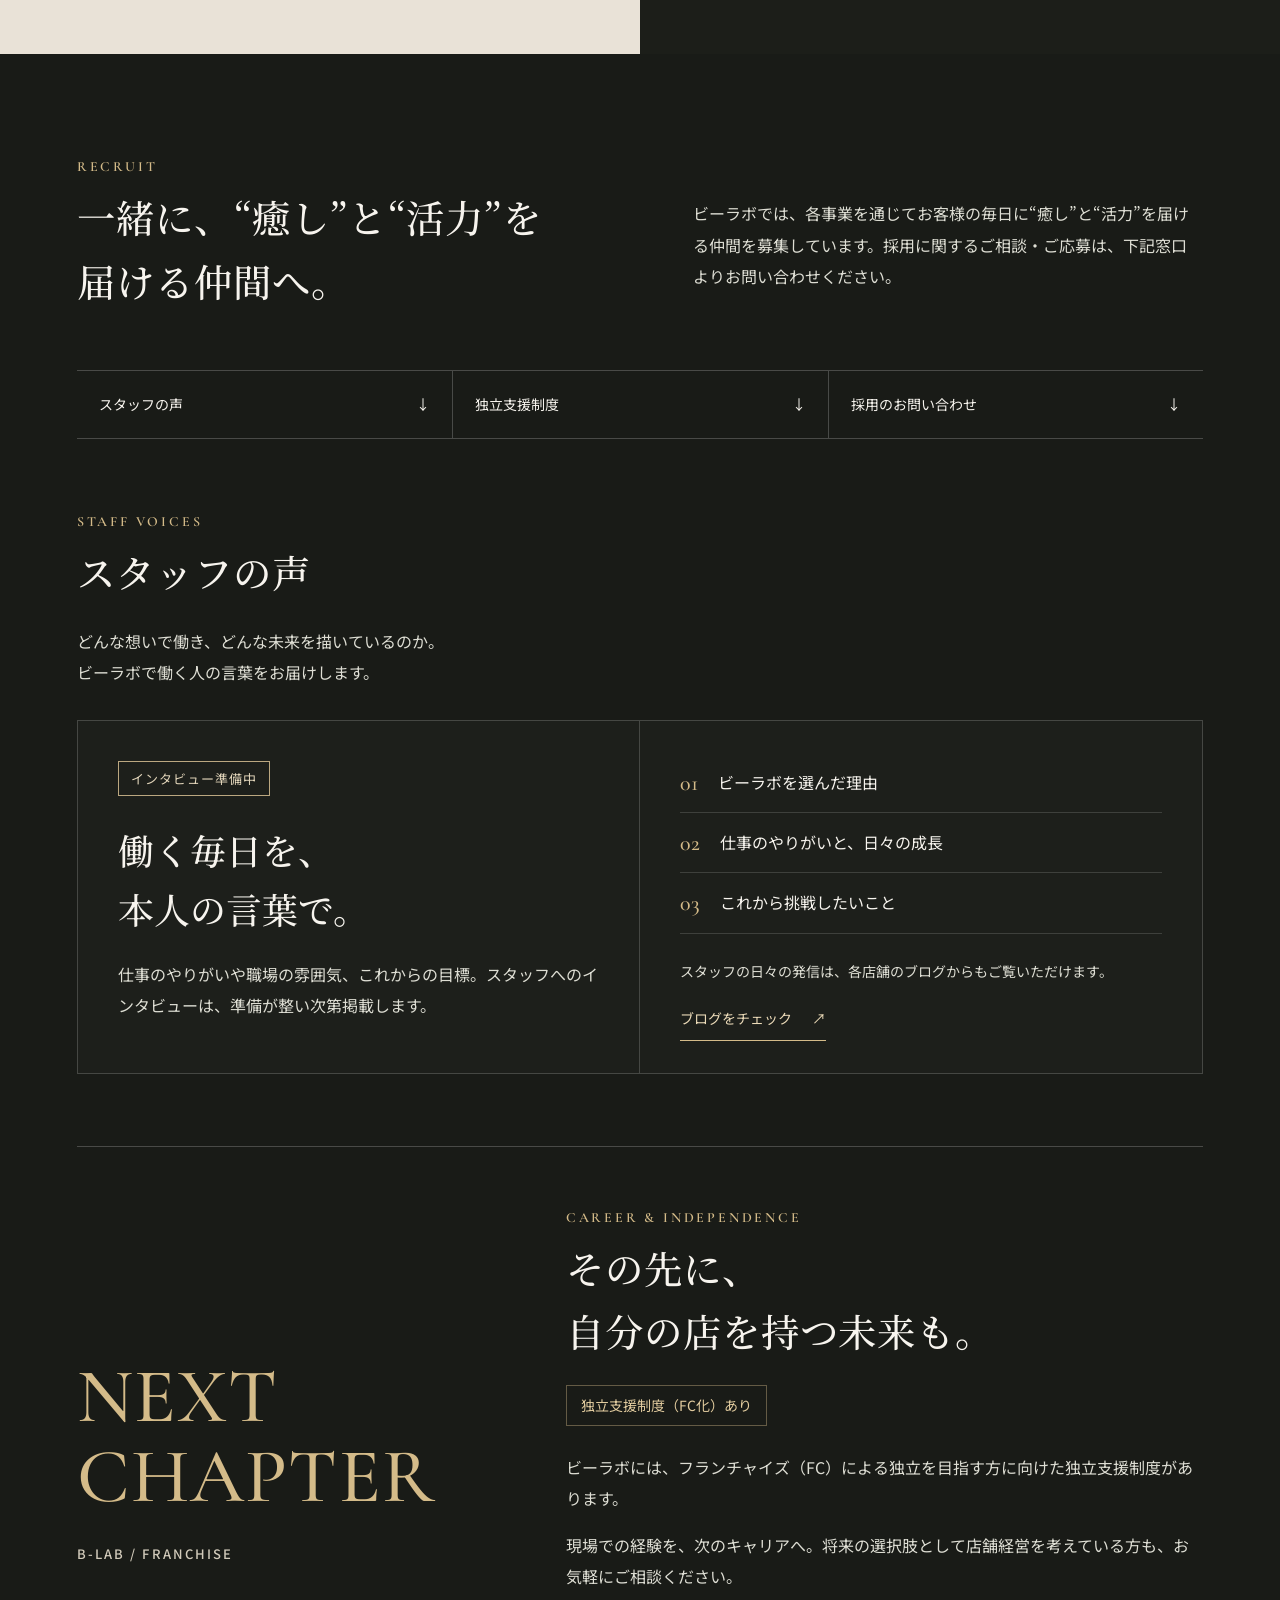
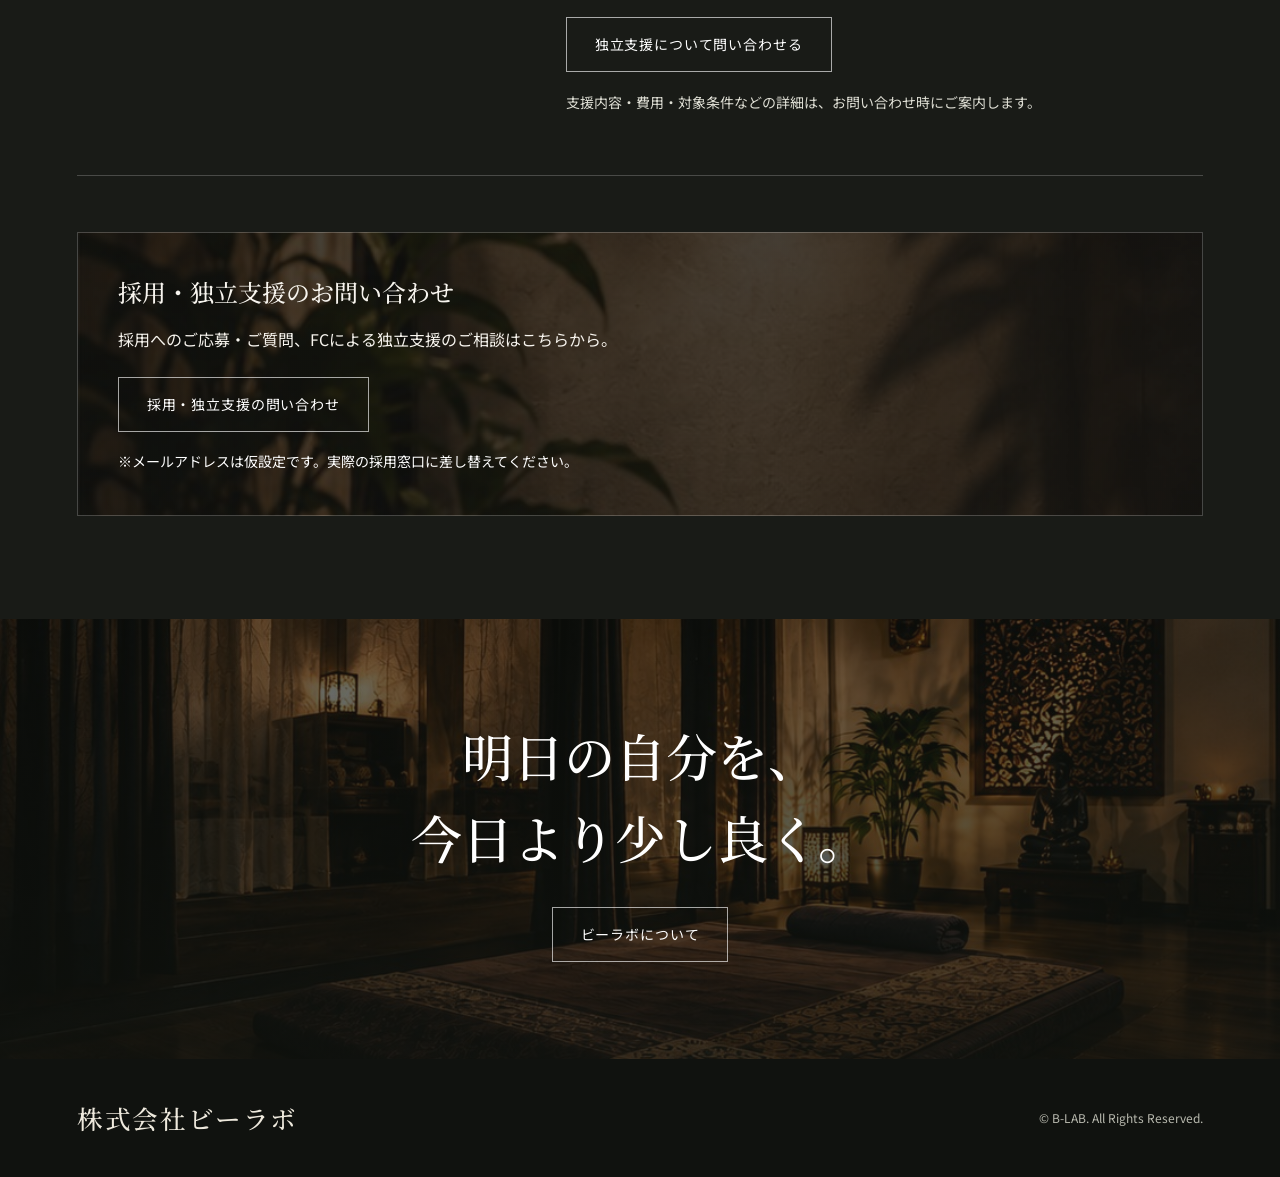
==== commit b403649d: "Replace treatment photo with B-LAB abstract icon" ====
--- a/b-lab-corporate-external-images.html
+++ b/b-lab-corporate-external-images.html
@@ -30,7 +30,7 @@
 .business-card:nth-child(3)::before{background-image:url("[data-uri]")}
 .business-card:nth-child(4)::before{background-image:url("[data-uri]")}
 .contact-box{background:linear-gradient(rgba(17,17,15,.78),rgba(17,17,15,.78)),url("[data-uri]") center/cover no-repeat}
-.split-image{background-image:url("[data-uri]")}
+.split-image{background-image:url("assets/b-lab-icon.svg")}
 .closing{background-image:linear-gradient(#11140f99,#11140fcc),url("[data-uri]